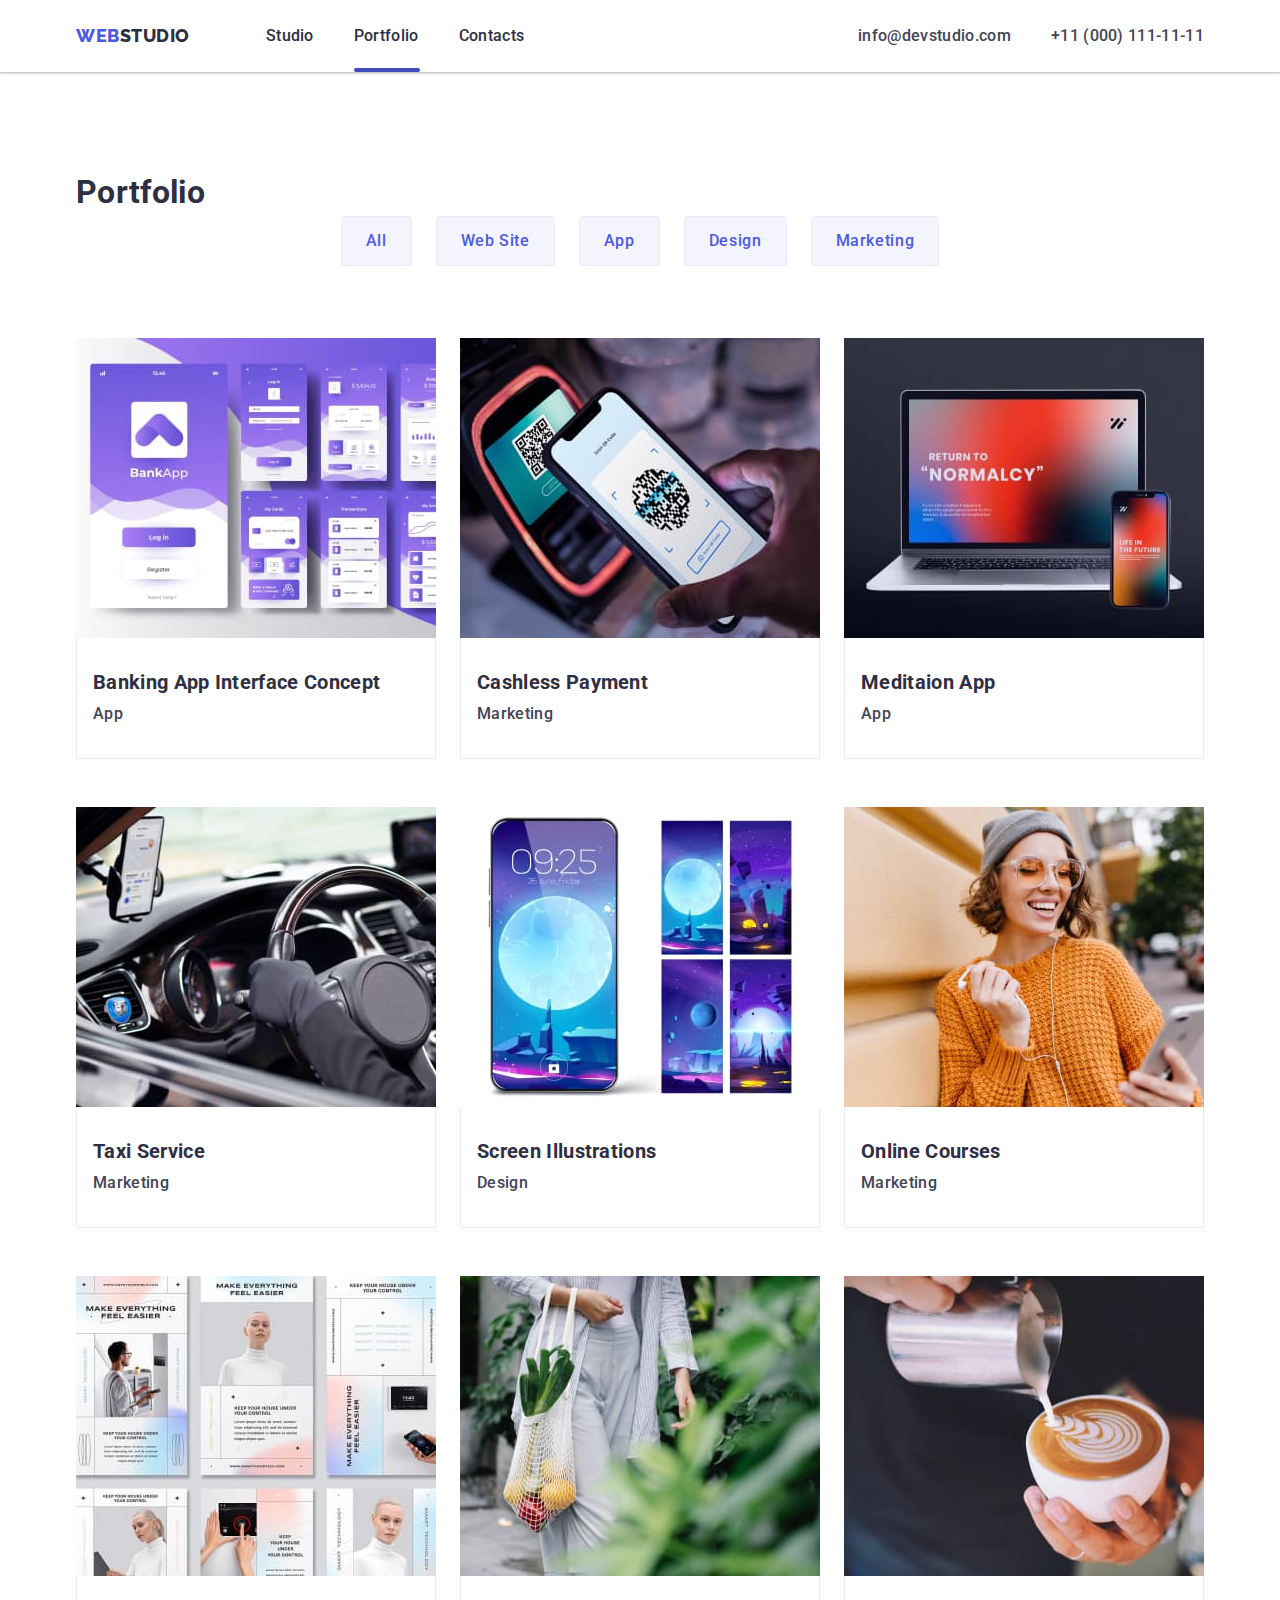
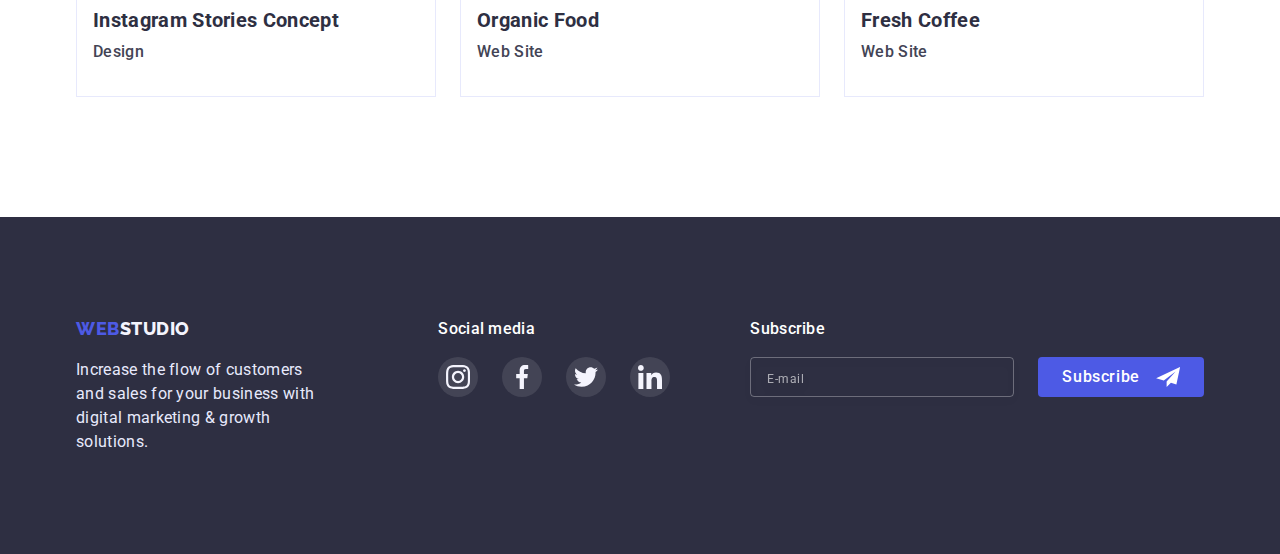
==== portfolio.html @ 949549af "Initial commit" ====
<!DOCTYPE html>
<html lang="en">
  <head>
    <meta charset="UTF-8" />
    <meta http-equiv="X-UA-Compatible" content="IE=edge" />
    <meta name="viewport" content="width=device-width, initial-scale=1.0" />
    <title>Portfolio</title>
    <link rel="preconnect" href="https://fonts.googleapis.com" />
    <link rel="preconnect" href="https://fonts.gstatic.com" crossorigin />
    <link
      href="https://fonts.googleapis.com/css2?family=Raleway:wght@800&family=Roboto:wght@400;500;700&display=swap"
      rel="stylesheet"
    />
    <link
      rel="stylesheet"
      href="https://cdn.jsdelivr.net/npm/modern-normalize@1.1.0/modern-normalize.min.css"
    />

    <link rel="stylesheet" href="./css/styles.css" />
  </head>
  <body>
    <!-- =================================== HEADER ===================================-->

    <header class="page-header">
      <div class="container page-header-container">
        <nav class="page-nav">
          <a class="logo-link link logo-link-header" href="index.html"
            >WEB<span class="studio-header">STUDIO</span></a
          >
          <ul class="menu list">
            <li class="menu-item">
              <a class="menu-link link" href="index.html">Studio</a>
            </li>
            <li class="menu-item">
              <a
                class="menu-link link menu-link-portfolio"
                href="portfolio.html"
                >Portfolio</a
              >
            </li>
            <li class="menu-item">
              <a class="menu-link link" href="">Contacts</a>
            </li>
          </ul>
        </nav>
        <address>
          <ul class="contacts list">
            <li class="contact-link-li">
              <a class="contact-link link" href="mailto:info@devstudio.com"
                >info@devstudio.com</a
              >
            </li>
            <li class="contact-link-li">
              <a class="contact-link link" href="tel:+110001111111"
                >+11 (000) 111-11-11</a
              >
            </li>
          </ul>
        </address>
      </div>
    </header>

    <!--=================================== FILTER ===================================-->

    <main>
      <section class="section filter-section">
        <div class="container">
          <h1 class="hidden-title">Portfolio</h1>
          <ul class="btns-filter list">
            <li>
              <button class="btn-filter button" type="button">All</button>
            </li>
            <li>
              <button class="btn-filter button" type="button">Web Site</button>
            </li>
            <li>
              <button class="btn-filter button" type="button">App</button>
            </li>
            <li>
              <button class="btn-filter button" type="button">Design</button>
            </li>
            <li>
              <button class="btn-filter button" type="button">Marketing</button>
            </li>
          </ul>

          <!--=================================== CARDS ===================================-->

          <ul class="list cards-link-works">
            <li class="card-link-example">
              <a href="" class="team-list-link link">
                <div class="team-list-img">
                  <img
                    src="images/p-img1.jpg"
                    alt="Banking App Interface Concept"
                    width="360"
                    height="300"
                  />
                  <p class="overlay">
                    14 Stylish and User-Friendly App Design Concepts · Task
                    Manager App · Calorie Tracker App · Exotic Fruit Ecommerce
                    App · Cloud Storage App 14 Stylish and User-Friendly App
                    Design Concepts · Task Manager App · Calorie Tracker App ·
                    Exotic Fruit Ecommerce App · Cloud Storage App 14 Stylish
                    and User-Friendly App Design Concepts · Task Manager App ·
                    Calorie Tracker App · Exotic Fruit Ecommerce App · Cloud
                    Storage App 14 Stylish and User-Friendly App Design Concepts
                    · Task Manager App · Calorie Tracker App · Exotic Fruit
                    Ecommerce App · Cloud Storage App
                  </p>
                </div>
                <div class="text-card-exapmle">
                  <h2 class="suptitle">Banking App Interface Concept</h2>
                  <p class="section-description-theme-light">App</p>
                </div>
              </a>
            </li>

            <li class="card-link-example">
              <a href="" class="team-list-link link">
                <div class="team-list-img">
                  <img
                    src="images/p-img2.jpg"
                    alt="Cashless Payment"
                    width="360"
                    height="300"
                  />
                  <p class="overlay">
                    14 Stylish and User-Friendly App Design Concepts · Task
                    Manager App · Calorie Tracker App · Exotic Fruit Ecommerce
                    App · Cloud Storage App
                  </p>
                </div>
                <div class="text-card-exapmle">
                  <h2 class="suptitle">Cashless Payment</h2>
                  <p class="section-description-theme-light">Marketing</p>
                </div>
              </a>
            </li>
            <li class="card-link-example">
              <a href="" class="team-list-link link">
                <div class="team-list-img">
                  <img
                    src="images/p-img3.jpg"
                    alt="Meditaion App"
                    width="360"
                    height="300"
                  />
                  <p class="overlay">
                    14 Stylish and User-Friendly App Design Concepts · Task
                    Manager App · Calorie Tracker App · Exotic Fruit Ecommerce
                    App · Cloud Storage App
                  </p>
                </div>
                <div class="text-card-exapmle">
                  <h2 class="suptitle">Meditaion App</h2>
                  <p class="section-description-theme-light">App</p>
                </div>
              </a>
            </li>

            <li class="card-link-example">
              <a href="" class="team-list-link link">
                <div class="team-list-img">
                  <img
                    src="images/p-img4.jpg"
                    alt="Taxi Service"
                    width="360"
                    height="300"
                  />
                  <p class="overlay">
                    14 Stylish and User-Friendly App Design Concepts · Task
                    Manager App · Calorie Tracker App · Exotic Fruit Ecommerce
                    App · Cloud Storage App
                  </p>
                </div>
                <div class="text-card-exapmle">
                  <h2 class="suptitle">Taxi Service</h2>
                  <p class="section-description-theme-light">Marketing</p>
                </div>
              </a>
            </li>

            <li class="card-link-example">
              <a href="" class="team-list-link link">
                <div class="team-list-img">
                  <img
                    src="images/p-img5.jpg"
                    alt="Screen Illustrations"
                    width="360"
                    height="300"
                  />
                  <p class="overlay">
                    14 Stylish and User-Friendly App Design Concepts · Task
                    Manager App · Calorie Tracker App · Exotic Fruit Ecommerce
                    App · Cloud Storage App
                  </p>
                </div>
                <div class="text-card-exapmle">
                  <h2 class="suptitle">Screen Illustrations</h2>
                  <p class="section-description-theme-light">Design</p>
                </div>
              </a>
            </li>

            <li class="card-link-example">
              <a href="" class="team-list-link link">
                <div class="team-list-img">
                  <img
                    src="images/p-img6.jpg"
                    alt="Online Courses"
                    width="360"
                    height="300"
                  />
                  <p class="overlay">
                    14 Stylish and User-Friendly App Design Concepts · Task
                    Manager App · Calorie Tracker App · Exotic Fruit Ecommerce
                    App · Cloud Storage App
                  </p>
                </div>
                <div class="text-card-exapmle">
                  <h2 class="suptitle">Online Courses</h2>
                  <p class="section-description-theme-light">Marketing</p>
                </div>
              </a>
            </li>

            <li class="card-link-example">
              <a href="" class="team-list-link link">
                <div class="team-list-img">
                  <img
                    src="images/p-img7.jpg"
                    alt="Instagram Stories Concept"
                    width="360"
                    height="300"
                  />
                  <p class="overlay">
                    14 Stylish and User-Friendly App Design Concepts · Task
                    Manager App · Calorie Tracker App · Exotic Fruit Ecommerce
                    App · Cloud Storage App
                  </p>
                </div>
                <div class="text-card-exapmle">
                  <h2 class="suptitle">Instagram Stories Concept</h2>
                  <p class="section-description-theme-light">Design</p>
                </div>
              </a>
            </li>

            <li class="card-link-example">
              <a href="" class="team-list-link link">
                <div class="team-list-img">
                  <img
                    src="images/p-img8.jpg"
                    alt="Organic Food"
                    width="360"
                    height="300"
                  />
                  <p class="overlay">
                    14 Stylish and User-Friendly App Design Concepts · Task
                    Manager App · Calorie Tracker App · Exotic Fruit Ecommerce
                    App · Cloud Storage App
                  </p>
                </div>
                <div class="text-card-exapmle">
                  <h2 class="suptitle">Organic Food</h2>
                  <p class="section-description-theme-light">Web Site</p>
                </div>
              </a>
            </li>

            <li class="card-link-example">
              <a href="" class="team-list-link link">
                <div class="team-list-img">
                  <img
                    src="images/p-img9.jpg"
                    alt="Fresh Coffee"
                    width="360"
                    height="300"
                  />
                  <p class="overlay">
                    14 Stylish and User-Friendly App Design Concepts · Task
                    Manager App · Calorie Tracker App · Exotic Fruit Ecommerce
                    App · Cloud Storage App
                  </p>
                </div>
                <div class="text-card-exapmle">
                  <h2 class="suptitle">Fresh Coffee</h2>
                  <p class="section-description-theme-light">Web Site</p>
                </div>
              </a>
            </li>
          </ul>
        </div>
      </section>
    </main>

    <!--=================================== FOOTER ===================================-->

    <footer class="footer">
      <div class="container footer-container">
        <div>
          <a class="logo-link link" href="index.html"
            >WEB<span class="studio studio-footer">STUDIO</span></a
          >
          <p class="section-description-theme-dark">
            Increase the flow of customers and sales for your business with
            digital marketing & growth solutions.
          </p>
        </div>
        <div class="footer-social-media">
          <p class="title-social-media">Social media</p>
          <ul class="social-list list">
            <li class="social-list-item">
              <a href="" class="social-list-link social-list-link-footer"
                ><svg class="social-list-icon social-list-icon-footer">
                  <use href="./images/icons.svg#icon-instagram"></use>
                </svg>
              </a>
            </li>
            <li class="social-list list">
              <a href="" class="social-list-link social-list-link-footer"
                ><svg class="social-list-icon social-list-icon-footer">
                  <use href="./images/icons.svg#icon-facebook"></use>
                </svg>
              </a>
            </li>
            <li class="social-list list">
              <a href="" class="social-list-link social-list-link-footer"
                ><svg class="social-list-icon social-list-icon-footer">
                  <use href="./images/icons.svg#icon-twitter"></use>
                </svg>
              </a>
            </li>
            <li class="social-list list">
              <a href="" class="social-list-link social-list-link-footer"
                ><svg class="social-list-icon social-list-icon-footer">
                  <use href="./images/icons.svg#icon-linkedin"></use>
                </svg>
              </a>
            </li>
          </ul>
        </div>

        <div class="footer-subscribe">
          <p class="title-social-media">Subscribe</p>
          <div class="subscribe-form">
            <label class="subscribe-form-field">
              <input
                type="email"
                name="user_subscribe-form"
                class="subscribe-form-input"
                placeholder="E-mail"
                required
              />
            </label>
            <span class="send-wrapper">
              <button type="submit" class="subscribe-button button">
                Subscribe
                <svg class="icon-send" width="24px" height="20px">
                  <use href="./images/icons.svg#icon-send"></use>
                </svg>
              </button>
            </span>
          </div>
        </div>
      </div>
    </footer>
  </body>
</html>
---- css/styles.css ----
:root {
  --accent-color: #2e2f42;
  --btn-background-color: #4d5ae5;
  --focus-hover-color: #404bbf;
  --main-white: #ffffff;
  --background-light-color: #f4f4fd;

  /* fonts */
  --logo-font: Raleway, sans-serif;
  --text-font: Roboto, sans-serif;

  /* transition */
  --duration: 250ms;
  --timing-function: cubic-bezier(0.4, 0, 0.2, 1);
}

h1,
h2,
h3,
h4,
p {
  margin-top: 0;
  margin-bottom: 0;
}
ul,
ol {
  margin-top: 0;
  margin-bottom: 0;
  padding-left: 0;
}
img {
  display: block;
}
.list {
  list-style: none;
}
.link {
  text-decoration: none;
  color: var(--accent-color);
}

.button {
  border: none;
  font-family: var(--text-font);
  font-size: 16px;
  line-height: 1.5;
  letter-spacing: 0.04em;
  border-radius: 4px;
  font-weight: 500;
  cursor: pointer;
  margin-left: auto;
  margin-right: auto;
}
body {
  font-family: var(--text-font);
  font-size: 16px;
  font-weight: 500;
  line-height: 1.5;
  letter-spacing: 0.02em;
  color: var(--accent-color);
}
.container {
  width: 1158px;
  margin-left: auto;
  margin-right: auto;
  padding: 0 15px;
}
.visualy-hidden {
  position: absolute;
  width: 1px;
  height: 1px;
  margin: -1px;
  border: 0;
  padding: 0;
  white-space: nowrap;
  clip-path: inset(100%);
  clip: rect(0 0 0 0);
  overflow: hidden;
}
.section {
  padding: 120px 0;
}

/* =================================== COMPONENTS ===================================*/

.section-description-theme-light {
  color: #434455;
}
.section-title {
  font-weight: 700;
  font-size: 36px;
  line-height: 1.11;
  text-align: center;
  text-transform: capitalize;
  margin-bottom: 72px;
}
.suptitle {
  font-size: 20px;
  line-height: 1.2;
  margin-bottom: 8px;
}

/* =================================== /COMPONENTS ===================================*/

/* =================================== LOGO ===================================*/
.logo-link {
  font-family: var(--logo-font);
  font-weight: 800;
  font-size: 18px;
  line-height: 1.33;
  letter-spacing: 0.03em;
  text-transform: uppercase;
  color: #4d5ae5;
}
.logo-link-header {
  margin-right: 76px;
}

.studio-header {
  color: var(--accent-color);
}

.studio-footer {
  color: var(--background-light-color);
}
/* =================================== /LOGO ===================================*/

/* =================================== HEADER ===================================*/
header {
  box-shadow: 0px 2px 1px rgba(46, 47, 66, 0.08),
    0px 1px 1px rgba(46, 47, 66, 0.16), 0px 1px 6px rgba(46, 47, 66, 0.08);
}
.page-header-container {
  position: relative;

  display: flex;
  align-items: center;
  /* padding-top: 24px;
  padding-bottom: 24px; */
}
.page-nav {
  display: flex;
  align-items: center;
}
.menu {
  display: flex;
  align-items: center;
  column-gap: 40px;
}

address {
  margin-left: auto;
}
.contacts {
  display: flex;
  align-items: center;
  column-gap: 40px;
}
.contact-link {
  font-style: normal;
  color: #434455;
  transition: color var(--duration) var(--timing-function);
}
.contact-link:hover,
.contact-link:focus {
  color: var(--focus-hover-color);
}
.menu-link {
  transition: color var(--duration) var(--timing-function);
}
.menu-link:hover,
.menu-link:focus {
  color: var(--focus-hover-color);
}
.menu-item {
  position: relative;
  padding-top: 24px;
  padding-bottom: 24px;
}

.menu-link-index:after {
  position: absolute;
  bottom: 0px;

  width: 100%;
  height: 4px;
  background-color: var(--focus-hover-color);
  border-radius: 2px;
  display: block;
  content: "";
}
.menu-link-portfolio:after {
  position: absolute;
  bottom: 0px;

  width: 66px;
  height: 4px;
  background-color: var(--focus-hover-color);
  border-radius: 2px;
  margin-top: 24px;
  display: block;
  content: "";
}

/* =================================== /HEADER ===================================*/

/* =============================== HERO =================================== */

.hero {
  background-color: var(--accent-color);
  background-image: linear-gradient(
      rgba(46, 47, 66, 0.7),
      rgba(46, 47, 66, 0.7)
    ),
    url(../images/hero-bg.jpg);
  background-size: cover;
  max-width: 1440px;
  margin-left: auto;
  margin-right: auto;
  /* В секції hero стоїть класс container, але hero не наслідує чомусь margin-и */

  padding: 188px 0;
}
.main-title {
  font-weight: 700;
  font-size: 56px;
  line-height: 1.07;
  text-align: center;
  color: var(--main-white);

  margin-bottom: 48px;
}
.btn-order {
  background: var(--btn-background-color);
  padding: 16px 32px;

  display: flex;
  align-items: center;
  color: var(--main-white);

  transition: background-color var(--duration) var(--timing-function);
}
.btn-order:hover {
  background-color: var(--focus-hover-color);
}

/* =================================== /HERO =================================== */

/* =================================== FEATURES ===================================  */
.features-section {
  background-color: var(--main-white);
}

.features {
  display: flex;
  align-items: center;
  gap: 24px;
}

.about-feauters {
  background-color: var(--background-light-color);
  border-radius: 4px;
  height: 112px;
  width: 264px;

  background-repeat: no-repeat;
  background-position: center;
  padding: 24px;
  margin-bottom: 8px;
}
/* .icon-antenna {
  display: block;
  content: "";
  background-image: url(../images/group.svg);
}
.icon-clock {
  display: block;
  content: "";
  background-image: url(../images/clock.svg);
}
.icon-diagram {
  display: block;
  content: "";
  background-image: url(../images/diagram.svg);
}
.icon-astronaut {
  display: block;
  content: "";
  background-image: url(../images/astronaut.svg);
} */

/* .icon-antenna::before {
  display: block;
  content: "";
  background-image: url(../images/group.svg);
}
.icon-clock::before {
  display: block;
  content: "";
  background-image: url(../images/clock.svg);
}
.icon-diagram::before {
  display: block;
  content: "";
  background-image: url(../images/diagram.svg);
}
.icon-astronaut::before {
  display: block;
  content: "";
  background-image: url(../images/astronaut.svg);
} */
/* =================================== /FEATURES ===================================  */

/* =================================== WE DOING ===================================*/
.doing-section {
  background-color: var(--main-white);
  padding-top: 0;
}
.img-sites {
  display: flex;
  align-items: center;
  gap: 24px;
}
/* =================================== /WE DOING ===================================*/

/* =================================== TEAM ===================================*/
.team-section {
  background: var(--background-light-color);
}
.team-cards {
  display: flex;
  justify-content: center;
  flex-wrap: wrap;
  column-gap: 24px;
  row-gap: 24px;
  /* row-gap вказаний на майбутнє, для випадку якщо додаватимуться ще елементи до списку */
}
.team-card {
  border-radius: 0px 0px 4px 4px;
  box-shadow: 0px 1px 6px rgba(46, 47, 66, 0.08),
    0px 1px 1px rgba(46, 47, 66, 0.16), 0px 2px 1px rgba(46, 47, 66, 0.08);
}

.text-before-team-card {
  background-color: var(--main-white);
  padding: 32px 16px;
  border-radius: 0px 0px 4px 4px;
}
.team-name {
  text-align: center;
}
.text-team {
  text-align: center;
  margin-bottom: 8px;
}
/* ====================================== SVG-SOCIAL-MEDIA ===============================*/
.social-list {
  display: flex;
  justify-content: center;
  gap: 24px;
}
.social-list-link {
  display: flex;
  justify-content: center;
  align-items: center;
  width: 40px;
  height: 40px;
  border-radius: 50%;
  background-color: var(--btn-background-color);

  transition: background-color var(--duration) var(--timing-function);
}
.social-list-link:hover,
.social-list-link:focus {
  background-color: var(--focus-hover-color);
}
.social-list-icon {
  height: 16px;
  width: 16px;
}

/* =================================== /TEAM ===================================*/

/* ================================== CUSTOMERS =========================*/

.customer {
  display: flex;
  text-align: center;
  padding: 0px;
  margin-top: 72px;
  gap: 24px;
}
.bisnes-partner {
  display: flex;
  align-items: center;
  justify-content: center;
  width: 168px;
  height: 88px;

  border: 1px solid #8e8f99;
  border-radius: 4px;

  transition: border var(--duration) var(--timing-function);
}
.bisnes-partner:hover,
.bisnes-partner:focus {
  border: 1px solid var(--focus-hover-color);
}
.brend {
  width: 104px;
  height: 56px;
  fill: #8e8f99;

  transition: fill var(--duration) var(--timing-function);
}
.bisnes-partner:hover .brend,
.bisnes-partner:focus .brend {
  fill: var(--focus-hover-color);
}

/* ================================== /CUSTOMERS =========================*/

/* =================================== FOOTER =================================== */

.footer-container {
  padding-top: 100px;
  padding-bottom: 100px;
  display: flex;
}
.footer {
  background-color: var(--accent-color);
}
.section-description-theme-dark {
  font-weight: 400;
  color: #e7e9fc;
  margin-top: 16px;
  min-width: ;
}

.footer-social-media {
  margin-left: 120px;
}
.title-social-media {
  color: var(--main-white);
  margin-bottom: 16px;
}

.social-list-link-footer {
  background-color: rgba(255, 255, 255, 0.1);
  transition: background-color var(--duration) var(--timing-function);
}
.social-list-icon-footer {
  width: 24px;
  height: 24px;
}
.social-list-link-footer:hover,
.social-list-link-footer:focus {
  background-color: #31d0aa;
}

.footer-subscribe {
  margin-left: 80px;
}
.subscribe-form-field {
}
.subscribe-form-input {
  width: 264px;
  height: 40px;
  padding-left: 16px;

  border: 1px solid rgba(255, 255, 255, 0.3);
  filter: drop-shadow(0px 4px 4px rgba(0, 0, 0, 0.15));
  border-radius: 4px;
  background-color: transparent;
}
.subscribe-form {
  display: flex;
}
.subscribe-form-input::placeholder {
  font-weight: 400;
  font-size: 12px;
  line-height: 2;
  letter-spacing: 0.04em;

  color: rgba(255, 255, 255, 0.6);
}
.subscribe-button {
  padding: 8px 64px 8px 24px;
  margin-left: 24px;

  font-weight: 500;
  font-size: 16px;
  line-height: 24px;

  align-items: center;
  text-align: center;
  letter-spacing: 0.04em;
  color: var(--main-white);

  background: var(--btn-background-color);
  border-radius: 4px;
}
.subscribe-button:hover,
.subscribe-button:focus {
  background: var(--focus-hover-color);
}
.icon-send {
  position: absolute;
  top: 50%;
  right: 24px;
  transform: translateY(-50%);
}

.send-wrapper {
  position: relative;
}
/* =================================== /FOOTER ===================================*/

/* =================================== MODAL-WINDOW ===================================*/
.backdrop {
  position: fixed;
  z-index: 100;
  top: 0%;
  left: 0%;
  width: 100%;
  height: 100%;
  background-color: rgba(46, 47, 66, 0.4);

  transform: scale(1);
  transition: opacity var(--duration) var(--timing-function),
    visibility var(--duration) var(--timing-function),
    transform var(--duration) var(--timing-function);
}

.backdrop.is-hidden {
  transform: scale(0);
  opacity: 0;
  visibility: hidden;
  pointer-events: none;
}
.modal {
  position: absolute;
  top: 50%;
  left: 50%;
  transform: translate(-50%, -50%);
  width: 408px;

  padding: 72px 24px 24px 24px;

  background: #fcfcfc;
  box-shadow: 0px 1px 1px rgba(0, 0, 0, 0.14), 0px 1px 3px rgba(0, 0, 0, 0.12),
    0px 2px 1px rgba(0, 0, 0, 0.2);
  border-radius: 4px;
}
.modal-close-btn {
  position: absolute;
  top: 24px;
  right: 24px;

  display: flex;
  justify-content: center;
  align-items: center;

  width: 24px;
  height: 24px;
  background: #e7e9fc;
  border: 1px solid rgba(0, 0, 0, 0.1);
  border-radius: 50%;
  padding: 0;

  cursor: pointer;

  transition: background-color var(--duration) var(--timing-function),
    fill var(--duration) var(--timing-function);
}
.modal-close-btn:hover,
.modal-close-btn:focus {
  background-color: var(--focus-hover-color);
}
.modal-close-btn:hover .modal-close-btn-icon,
.modal-close-btn:focus .modal-close-btn-icon {
  fill: var(--main-white);
}
/* =================================== MODAL-FORM ===================================*/
.modal-call {
  text-align: center;
  margin-bottom: 14px;
}
.modal-form {
  flex-direction: column;
}
.modal-form-input-wrapper {
  position: relative;
}
.modal-form-icon {
  position: absolute;
  top: 50%;
  left: 19px;
  transform: translateY(-50%);
  transition: fill var(--duration) var(--timing-function);
}
.modal-form-field {
  display: block;
  margin-bottom: 8px;
}
.modal-form-input-desc {
  display: block;
  font-weight: 400;
  font-size: 12px;
  line-height: 1.33;
  letter-spacing: 0.04em;
  color: #8e8f99;

  padding-bottom: 4px;
}
.modal-form-input {
  width: 100%;
  height: 40px;
  padding-left: 38px;

  border: 1px solid rgba(33, 33, 33, 0.2);
  border-radius: 4px;
  fill: var(--accent-color);

  transition: border var(--duration) var(--timing-function);
}
.modal-form-input:focus {
  outline: none;
  border: 1px solid var(--btn-background-color);
  border-radius: 4px;
}
.modal-form-input:focus + .modal-form-icon {
  fill: var(--btn-background-color);
}

.modal-form-field-massage {
  margin-bottom: 16px;
}
.modal-form-massage {
  width: 100%;
  height: 120px;
  padding-top: 4px;
  padding-left: 16px;

  border: 1px solid rgba(33, 33, 33, 0.2);
  border-radius: 4px;

  transition: border var(--duration) var(--timing-function);
}
.modal-form-massage::placeholder {
  font-weight: 400;
  font-size: 12px;
  line-height: 1.33;
  letter-spacing: 0.04em;
  color: rgba(117, 117, 117, 0.5);
}

.modal-form-massage:focus {
  outline: none;
  border: 1px solid var(--btn-background-color);
  border-radius: 4px;
}
.modal-form-check {
}
.modal-form-check-desc {
  display: flex;
  align-items: center;
  font-weight: 400;
  font-size: 12px;
  line-height: 1.33;
  letter-spacing: 0.04em;
  color: #757575;

  margin-bottom: 24px;

  /* transition: background-color var(--duration) var(--timing-function),
  background-image var(--duration) var(--timing-function); */
}
.modal-form-check-desc::before {
  display: block;
  margin-right: 8px;
  width: 16px;
  height: 16px;
  border: 1.25px solid var(--accent-color);
  border-radius: 2px;
  cursor: pointer;
  content: "";
}
.modal-form-check:checked + .modal-form-check-desc::before {
  background-color: var(--focus-hover-color);
  border: 1.25px solid var(--focus-hover-color);
  background-image: url(../images/check.svg);
  background-size: contain;
  background-origin: border-box;
}

.modal-form-submit {
  padding: 16px 64px;
  display: flex;
  align-items: center;
  text-align: center;
  color: var(--main-white);

  background: var(--btn-background-color);
  box-shadow: 0px 4px 4px rgba(0, 0, 0, 0.15);
  border-radius: 4px;
}
.modal-form-submit:hover,
.modal-form-submit:focus {
  background: var(--focus-hover-color);
}

/* =================================== /MODAL-WINDOW ===================================*/

/* =================================== PORTFOLIO===================================*/
/* =================================== FILTER ===================================*/
.filter-section {
  padding-top: 96px;
}
.btns-filter {
  display: flex;
  align-items: center;
  flex-wrap: wrap;
  justify-content: center;
  column-gap: 24px;

  margin-bottom: 72px;
}
.btn-filter {
  padding: 12px 24px;
  background: var(--background-light-color);
  border: 1px solid #e7e9fc;
  display: flex;
  align-items: center;
  text-align: center;
  color: var(--btn-background-color);

  transition: background-color var(--duration) var(--timing-function),
    color var(--duration) var(--timing-function),
    border var(--duration) var(--timing-function),
    box-shadow var(--duration) var(--timing-function);
}
.btn-filter:hover,
.btn-filter:focus {
  background-color: var(--focus-hover-color);
  color: var(--main-white);
  border: 1px solid var(--focus-hover-color);
  box-shadow: 0px 3px 1px rgba(0, 0, 0, 0.1), 0px 2px 1px rgba(0, 0, 0, 0.08),
    0px 2px 2px rgba(0, 0, 0, 0.12);
}
/* =================================== /FILTER ===================================*/
/* =================================== CARDS ===================================*/

.cards-link-works {
  display: flex;
  align-items: center;
  flex-wrap: wrap;
  row-gap: 48px;
  column-gap: 24px;
}

.text-card-exapmle {
  background-color: var(--main-white);
  border: 1px solid #e7e9fc;
  border-top: none;
  padding: 32px 16px;
}
.card-link-example {
  transition: box-shadow var(--duration) var(--timing-function);
}
.card-link-example:hover,
.card-link-example:focus {
  box-shadow: 0px 1px 6px rgba(46, 47, 66, 0.08),
    0px 1px 1px rgba(46, 47, 66, 0.16), 0px 2px 1px rgba(46, 47, 66, 0.08);
}
.card-link-example:hover .overlay,
.team-list-link:focus .overlay {
  transform: translate(0, 0);
}

.team-list-img {
  position: relative;
  overflow: hidden;
}
.overlay {
  position: absolute;
  left: 0;
  top: 0;
  width: 100%;
  height: 100%;
  overflow-y: auto;
  transform: translate(0, 100%);
  transition: transform var(--duration) var(--timing-function);

  font-weight: 400;
  color: var(--background-light-color);

  background-color: var(--btn-background-color);
  padding: 40px 32px;
}

/* =================================== /CARDS ===================================*/
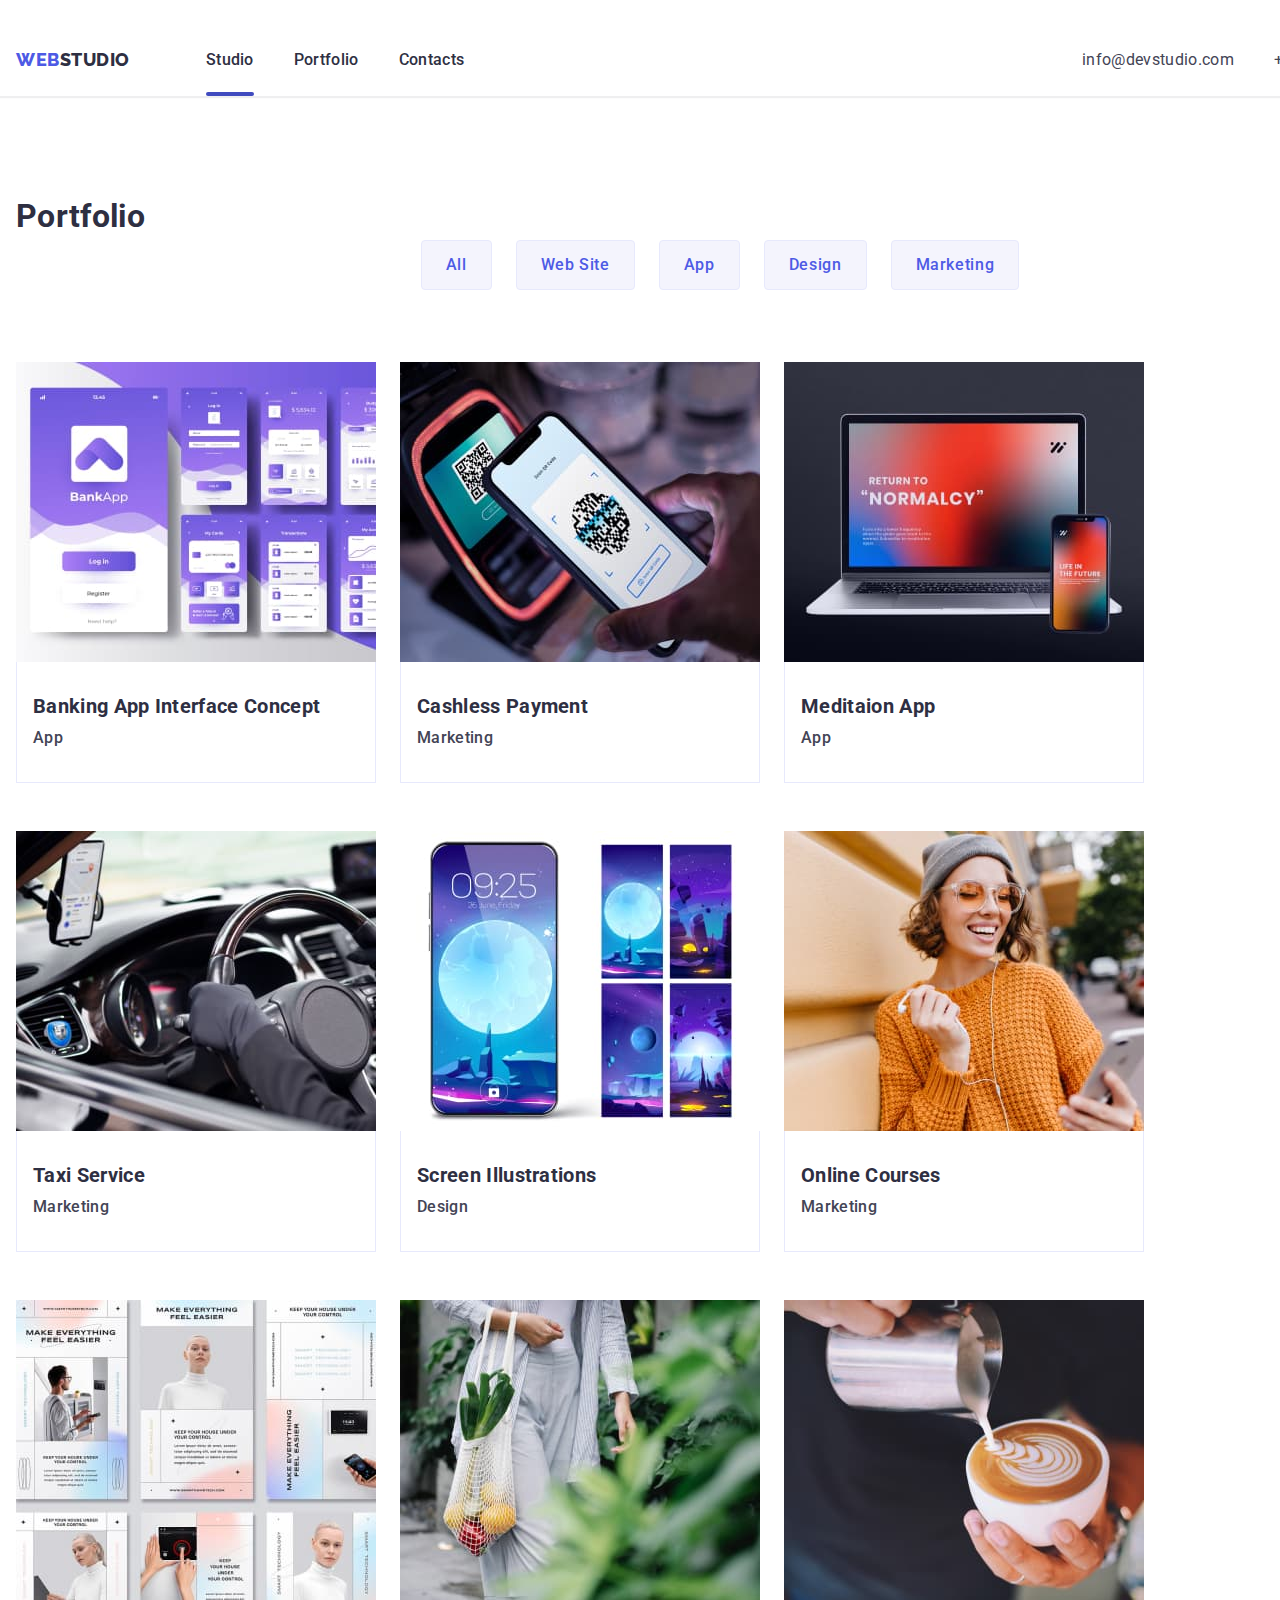
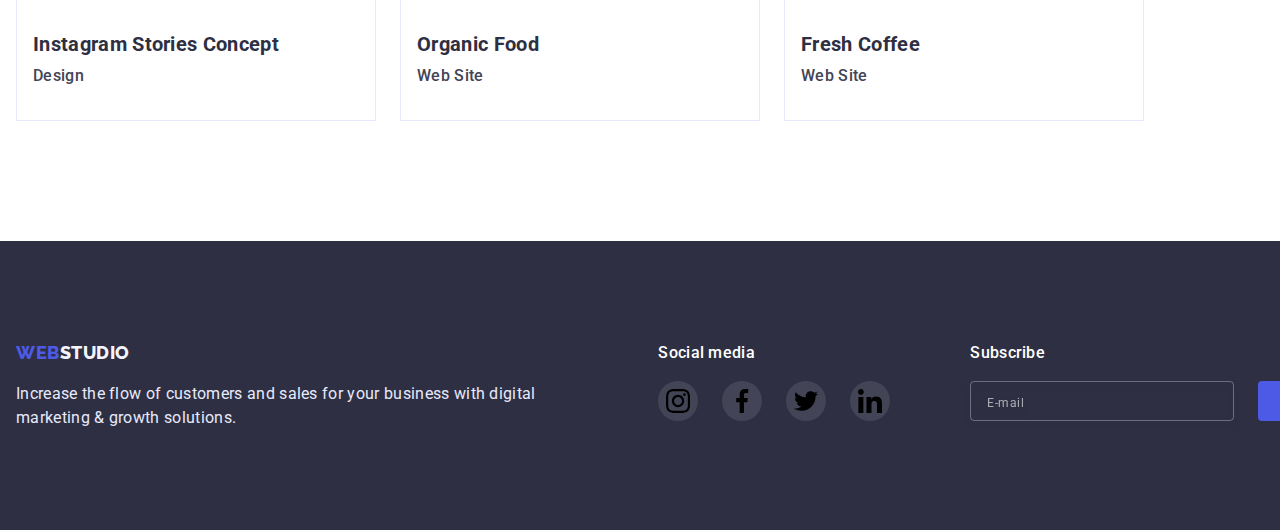
==== commit 728ac8f4: "18:31" ====
--- a/portfolio.html
+++ b/portfolio.html
@@ -29,20 +29,37 @@
           >
           <ul class="menu list">
             <li class="menu-item">
-              <a class="menu-link link" href="index.html">Studio</a>
+              <a class="menu-link menu-link-index link" href="index.html"
+                >Studio</a
+              >
             </li>
             <li class="menu-item">
-              <a
-                class="menu-link link menu-link-portfolio"
-                href="portfolio.html"
-                >Portfolio</a
-              >
+              <a class="menu-link link" href="portfolio.html">Portfolio</a>
             </li>
             <li class="menu-item">
               <a class="menu-link link" href="">Contacts</a>
             </li>
           </ul>
         </nav>
+        <button
+          class="mobile-menu-open button js-open-menu"
+          aria-expanded="false"
+          aria-controls="mobile-menu"
+        >
+          <svg
+            width="32"
+            height="32"
+            fill="#2E2F42"
+            viewBox="0 0 20 20"
+            xmlns="http://www.w3.org/2000/svg"
+          >
+            <path
+              fill-rule="evenodd"
+              d="M3 5a1 1 0 011-1h12a1 1 0 110 2H4a1 1 0 01-1-1zM3 10a1 1 0 011-1h12a1 1 0 110 2H4a1 1 0 01-1-1zM3 15a1 1 0 011-1h12a1 1 0 110 2H4a1 1 0 01-1-1z"
+              clip-rule="evenodd"
+            ></path>
+          </svg>
+        </button>
         <address>
           <ul class="contacts list">
             <li class="contact-link-li">
@@ -57,6 +74,71 @@
             </li>
           </ul>
         </address>
+      </div>
+
+      <div class="mobile-menu js-menu-container" id="mobile-menu">
+        <button type="button" class="mobile-menu-close-btn js-close-menu">
+          <svg class="mobile-menu-close-icon" width="8px" height="8px">
+            <use href="./images/icons.svg#icon-close-btn"></use>
+          </svg>
+        </button>
+        <div class="container-mobile-menu">
+          <ul class="mobile-menu-pages list">
+            <li class="mobile-menu-item">
+              <a class="mobile-menu-link link" href="index.html">Studio</a>
+            </li>
+            <li class="mobile-menu-item">
+              <a class="mobile-menu-link link" href="portfolio.html"
+                >Portfolio</a
+              >
+            </li>
+            <li class="mobile-menu-item">
+              <a class="mobile-menu-link link" href="">Contacts</a>
+            </li>
+          </ul>
+          <ul class="mobile-contact-link list">
+            <li>
+              <a class="mobile-tel link" href="tel:+110001111111"
+                >+11 (000) 111-11-11</a
+              >
+            </li>
+            <li>
+              <a class="mobile-mail link" href="mailto:info@devstudio.com"
+                >info@devstudio.com</a
+              >
+            </li>
+          </ul>
+          <ul class="mobile-social-list list">
+            <li>
+              <a class="mobile-mail-social-list link">
+                <svg class="mobile-mail-social-list-icon">
+                  <use href="./images/icons.svg#icon-instagram"></use>
+                </svg>
+              </a>
+            </li>
+            <li>
+              <a class="mobile-mail-social-list link">
+                <svg class="mobile-mail-social-list-icon">
+                  <use href="./images/icons.svg#icon-twitter"></use>
+                </svg>
+              </a>
+            </li>
+            <li>
+              <a class="mobile-mail-social-list link">
+                <svg class="mobile-mail-social-list-icon">
+                  <use href="./images/icons.svg#icon-facebook"></use>
+                </svg>
+              </a>
+            </li>
+            <li>
+              <a class="mobile-mail-social-list link">
+                <svg class="mobile-mail-social-list-icon">
+                  <use href="./images/icons.svg#icon-linkedin"></use>
+                </svg>
+              </a>
+            </li>
+          </ul>
+        </div>
       </div>
     </header>
 
--- a/css/styles.css
+++ b/css/styles.css
@@ -4,6 +4,7 @@
   --focus-hover-color: #404bbf;
   --main-white: #ffffff;
   --background-light-color: #f4f4fd;
+  --gray-components: #434455;
 
   /* fonts */
   --logo-font: Raleway, sans-serif;
@@ -60,11 +61,29 @@
   color: var(--accent-color);
 }
 .container {
-  width: 1158px;
-  margin-left: auto;
-  margin-right: auto;
-  padding: 0 15px;
-}
+  padding: 0 16px;
+}
+
+@media screen and (min-width: 0px) {
+  .container {
+    width: 428px;
+    margin-left: auto;
+    margin-right: auto;
+  }
+}
+
+@media screen and (min-width: 768px) {
+  .container {
+    width: 768px;
+  }
+}
+
+@media screen and (min-width: 1200px) {
+  .container {
+    width: 1440px;
+  }
+}
+
 .visualy-hidden {
   position: absolute;
   width: 1px;
@@ -84,7 +103,7 @@
 /* =================================== COMPONENTS ===================================*/
 
 .section-description-theme-light {
-  color: #434455;
+  color: var(--gray-components);
 }
 .section-title {
   font-weight: 700;
@@ -126,122 +145,280 @@
 /* =================================== /LOGO ===================================*/
 
 /* =================================== HEADER ===================================*/
-header {
-  box-shadow: 0px 2px 1px rgba(46, 47, 66, 0.08),
-    0px 1px 1px rgba(46, 47, 66, 0.16), 0px 1px 6px rgba(46, 47, 66, 0.08);
-}
 .page-header-container {
-  position: relative;
-
-  display: flex;
-  align-items: center;
-  /* padding-top: 24px;
-  padding-bottom: 24px; */
-}
-.page-nav {
-  display: flex;
-  align-items: center;
-}
-.menu {
-  display: flex;
-  align-items: center;
-  column-gap: 40px;
-}
-
-address {
-  margin-left: auto;
-}
-.contacts {
-  display: flex;
-  align-items: center;
-  column-gap: 40px;
-}
-.contact-link {
-  font-style: normal;
-  color: #434455;
-  transition: color var(--duration) var(--timing-function);
-}
-.contact-link:hover,
-.contact-link:focus {
-  color: var(--focus-hover-color);
-}
-.menu-link {
-  transition: color var(--duration) var(--timing-function);
-}
-.menu-link:hover,
-.menu-link:focus {
-  color: var(--focus-hover-color);
-}
-.menu-item {
-  position: relative;
+  display: flex;
+  align-items: center;
+  justify-content: space-between;
   padding-top: 24px;
   padding-bottom: 24px;
 }
-
-.menu-link-index:after {
-  position: absolute;
-  bottom: 0px;
-
-  width: 100%;
-  height: 4px;
-  background-color: var(--focus-hover-color);
-  border-radius: 2px;
-  display: block;
-  content: "";
-}
-.menu-link-portfolio:after {
-  position: absolute;
-  bottom: 0px;
-
-  width: 66px;
-  height: 4px;
-  background-color: var(--focus-hover-color);
-  border-radius: 2px;
-  margin-top: 24px;
-  display: block;
-  content: "";
-}
-
+.mobile-menu-open {
+  background-color: transparent;
+  padding: 0;
+  margin-left: auto;
+  margin-right: 0;
+}
+header {
+  box-shadow: 0px 2px 1px rgba(46, 47, 66, 0.08);
+}
+@media screen and (min-width: 768px) {
+  .page-header-container {
+    padding-bottom: 0;
+  }
+  .mobile-menu-open {
+    display: none;
+  }
+  .mobile-menu {
+    display: none;
+  }
+  .page-nav {
+    display: flex;
+    align-items: center;
+  }
+  .menu {
+    display: flex;
+    align-items: center;
+    column-gap: 40px;
+  }
+  address {
+    margin-left: auto;
+  }
+  .contact-link {
+    font-style: normal;
+    font-weight: 400;
+    color: var(--gray-components);
+    transition: color var(--duration) var(--timing-function);
+  }
+  .contact-link:hover,
+  .contact-link:focus {
+    color: var(--focus-hover-color);
+  }
+  .menu-item {
+    position: relative;
+    padding-top: 24px;
+    padding-bottom: 24px;
+  }
+  .menu-link-index:after {
+    position: absolute;
+    bottom: 0px;
+
+    width: 100%;
+    height: 4px;
+    background-color: var(--focus-hover-color);
+    border-radius: 2px;
+    display: block;
+    content: "";
+  }
+  .menu-link-portfolio:after {
+    position: absolute;
+    bottom: 0px;
+
+    width: 66px;
+    height: 4px;
+    background-color: var(--focus-hover-color);
+    border-radius: 2px;
+    margin-top: 24px;
+    display: block;
+    content: "";
+  }
+  .menu-link {
+    transition: color var(--duration) var(--timing-function);
+  }
+  .menu-link:hover,
+  .menu-link:focus {
+    color: var(--focus-hover-color);
+  }
+}
+@media screen and (min-width: 1200px) {
+  .page-header-container {
+    position: relative;
+  }
+
+  .contacts {
+    display: flex;
+    align-items: center;
+    column-gap: 40px;
+  }
+}
+/* ===================================MOBILE-MENU ===================================*/
+@media screen and (max-width: 767px) {
+  .menu {
+    display: none;
+  }
+  address {
+    display: none;
+  }
+  .mobile-menu {
+    position: fixed;
+    width: 100%;
+    height: 100%;
+    z-index: 1000;
+    top: 0;
+    left: 0;
+    background-color: var(--main-white);
+
+    opacity: 0;
+    visibility: hidden;
+    pointer-events: none;
+    z-index: 999;
+    transform: translateX(100%);
+    transition: var(--duration) var(--timing-function);
+  }
+  .mobile-menu.is-open {
+    transform: translateX(0);
+    opacity: 1;
+    visibility: visible;
+    pointer-events: auto;
+  }
+  .container-mobile-menu {
+    padding-top: 80px;
+    padding-left: 40px;
+    padding-right: 40px;
+    padding-bottom: 40px;
+  }
+  .mobile-menu-close-btn {
+    position: absolute;
+    top: 40px;
+    right: 40px;
+    width: 24px;
+    height: 24px;
+    background-color: #e7e9fc;
+    border: 1px solid rgba(0, 0, 0, 0.1);
+    border-radius: 50%;
+    padding: 0;
+    line-height: 0;
+  }
+  .mobile-menu-pages {
+    padding-bottom: 24px;
+  }
+  /* ++++++++++++++++++++++++++++++++++++++++++Розібратись з відступом */
+  .mobile-menu-item:not(:last-child) {
+    padding-bottom: 40px;
+  }
+  .mobile-menu-link {
+    font-weight: 700;
+    font-size: 36px;
+    line-height: 1.11;
+    letter-spacing: 0.02em;
+    color: var(--accent-color);
+  }
+  .mobile-menu-link:hover,
+  .mobile-menu-link:focus {
+    color: var(--focus-hover-color);
+  }
+  .mobile-contact-link {
+    padding-left: ;
+  }
+  .mobile-tel {
+    display: inline-block;
+    font-weight: 600;
+    font-size: 36px;
+    line-height: 1.11;
+    color: var(--btn-background-color);
+    padding-bottom: 40px;
+  }
+  .mobile-mail {
+    font-size: 20px;
+    line-height: 1.2;
+    color: #434455;
+  }
+  .mobile-social-list {
+    display: flex;
+    justify-content: space-between;
+    gap: 24px;
+    margin-top: 48px;
+  }
+  .mobile-mail-social-list {
+    display: flex;
+    justify-content: center;
+    align-items: center;
+    background-color: var(--btn-background-color);
+    width: 40px;
+    height: 40px;
+    border-radius: 50%;
+    transition: background-color var(--duration) var(--timing-function);
+  }
+  .mobile-mail-social-list-icon {
+    width: 24px;
+    height: 24px;
+    fill: #f4f4fd;
+  }
+  .mobile-mail-social-list:hover,
+  .mobile-mail-social-list:focus {
+    background-color: var(--focus-hover-color);
+  }
+}
 /* =================================== /HEADER ===================================*/
 
 /* =============================== HERO =================================== */
-
 .hero {
+  background-color: var(--accent-color);
+  max-width: 428px;
+  margin-left: auto;
+  margin-right: auto;
   background-color: var(--accent-color);
   background-image: linear-gradient(
       rgba(46, 47, 66, 0.7),
       rgba(46, 47, 66, 0.7)
     ),
-    url(../images/hero-bg.jpg);
+    url(../images/hero-bg-mbl.jpg);
   background-size: cover;
-  max-width: 1440px;
-  margin-left: auto;
-  margin-right: auto;
-  /* В секції hero стоїть класс container, але hero не наслідує чомусь margin-и */
-
-  padding: 188px 0;
+  padding: 112px 0;
 }
 .main-title {
+  max-width: 318px;
   font-weight: 700;
-  font-size: 56px;
-  line-height: 1.07;
-  text-align: center;
+  font-size: 36px;
+  line-height: 1.11;
   color: var(--main-white);
-
-  margin-bottom: 48px;
+  margin-bottom: 72px;
 }
 .btn-order {
   background: var(--btn-background-color);
   padding: 16px 32px;
-
-  display: flex;
-  align-items: center;
   color: var(--main-white);
+  align-items: center;
+  display: flex;
 
   transition: background-color var(--duration) var(--timing-function);
 }
 .btn-order:hover {
   background-color: var(--focus-hover-color);
+}
+@media screen and (min-width: 768px) {
+  .hero {
+    max-width: 768px;
+    background-image: linear-gradient(
+        rgba(46, 47, 66, 0.7),
+        rgba(46, 47, 66, 0.7)
+      ),
+      url(../images/hero-bg-tbl.jpg);
+    padding-bottom: 108px;
+  }
+  .main-title {
+    max-width: 494px;
+    font-size: 56px;
+    line-height: 1.07;
+    margin-bottom: 40px;
+    display: flex;
+    text-align: center;
+    margin-left: auto;
+    margin-right: auto;
+  }
+}
+@media screen and (min-width: 1200px) {
+  .hero {
+    max-width: 1440px;
+    background-image: linear-gradient(
+        rgba(46, 47, 66, 0.7),
+        rgba(46, 47, 66, 0.7)
+      ),
+      url(../images/hero-bg.jpg);
+    padding: 188px 0;
+  }
+  .main-title {
+    margin-bottom: 48px;
+  }
 }
 
 /* =================================== /HERO =================================== */
@@ -268,47 +445,7 @@
   padding: 24px;
   margin-bottom: 8px;
 }
-/* .icon-antenna {
-  display: block;
-  content: "";
-  background-image: url(../images/group.svg);
-}
-.icon-clock {
-  display: block;
-  content: "";
-  background-image: url(../images/clock.svg);
-}
-.icon-diagram {
-  display: block;
-  content: "";
-  background-image: url(../images/diagram.svg);
-}
-.icon-astronaut {
-  display: block;
-  content: "";
-  background-image: url(../images/astronaut.svg);
-} */
-
-/* .icon-antenna::before {
-  display: block;
-  content: "";
-  background-image: url(../images/group.svg);
-}
-.icon-clock::before {
-  display: block;
-  content: "";
-  background-image: url(../images/clock.svg);
-}
-.icon-diagram::before {
-  display: block;
-  content: "";
-  background-image: url(../images/diagram.svg);
-}
-.icon-astronaut::before {
-  display: block;
-  content: "";
-  background-image: url(../images/astronaut.svg);
-} */
+
 /* =================================== /FEATURES ===================================  */
 
 /* =================================== WE DOING ===================================*/
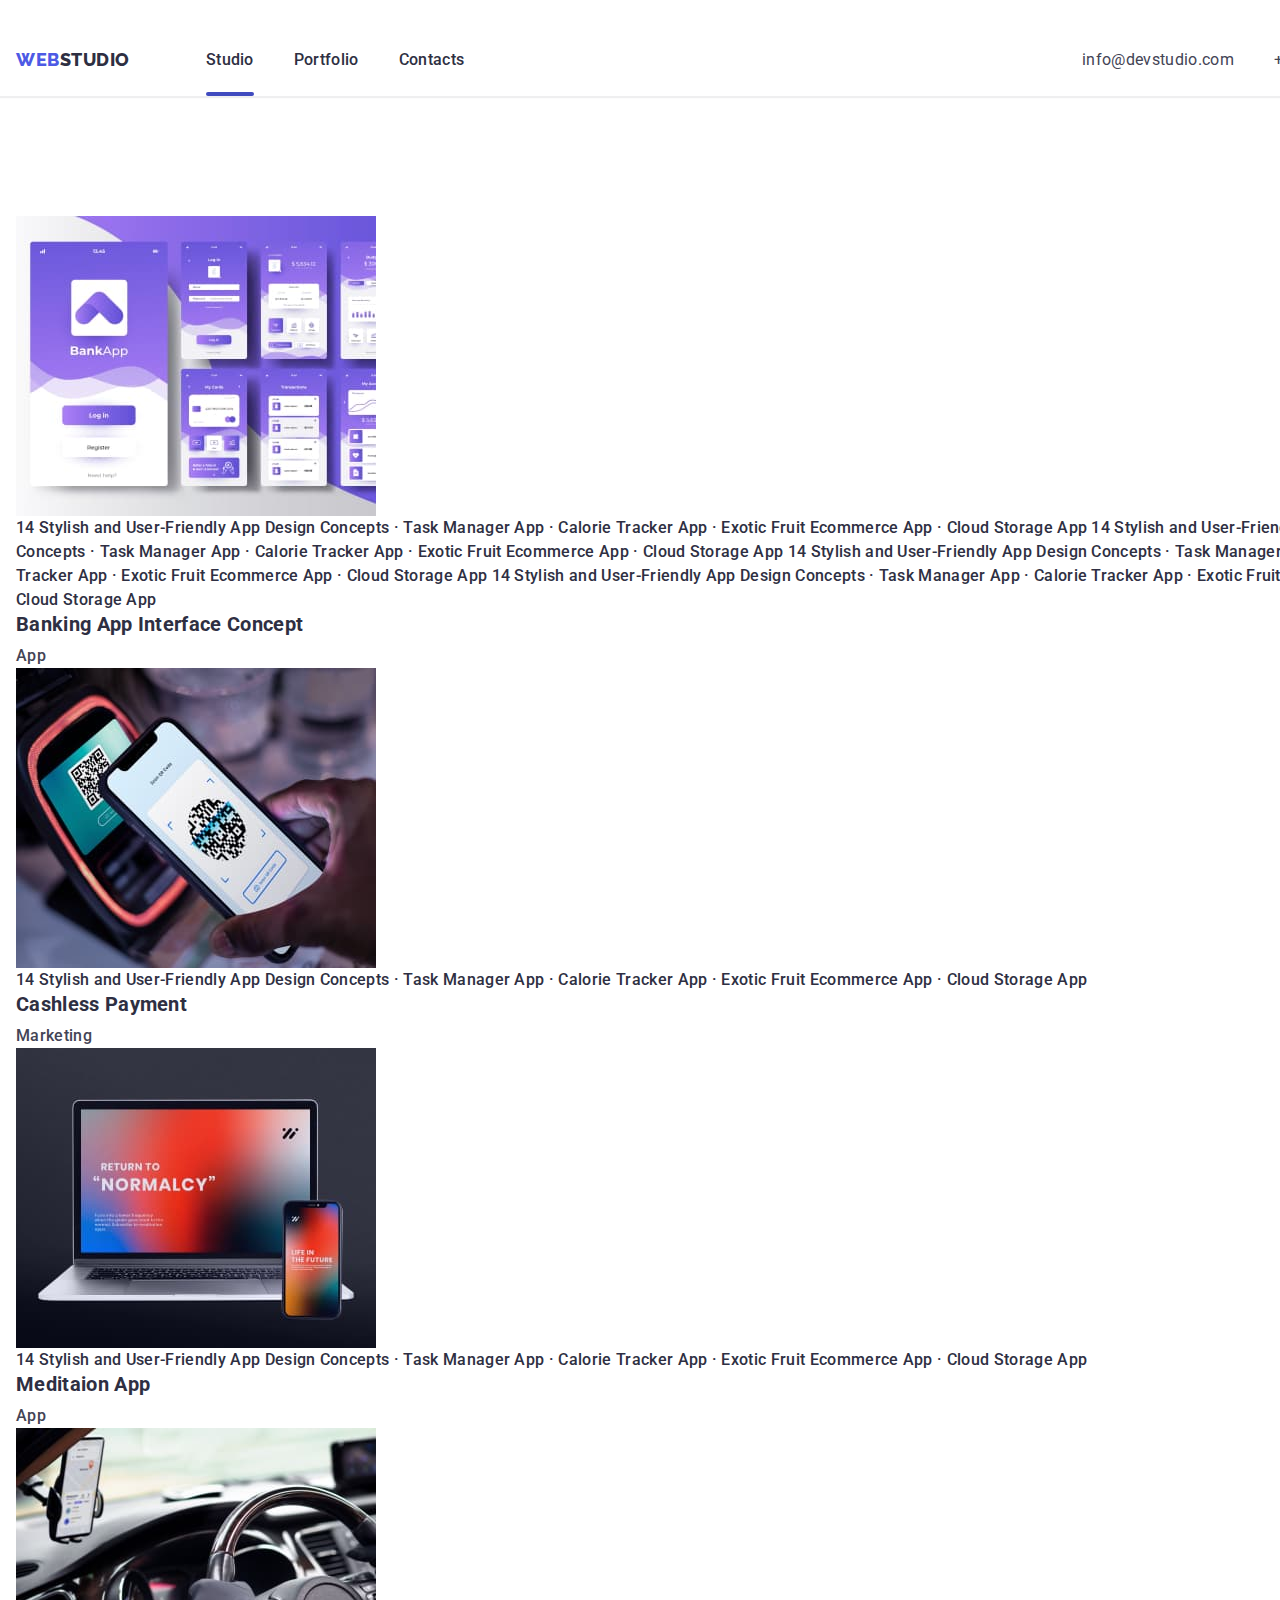
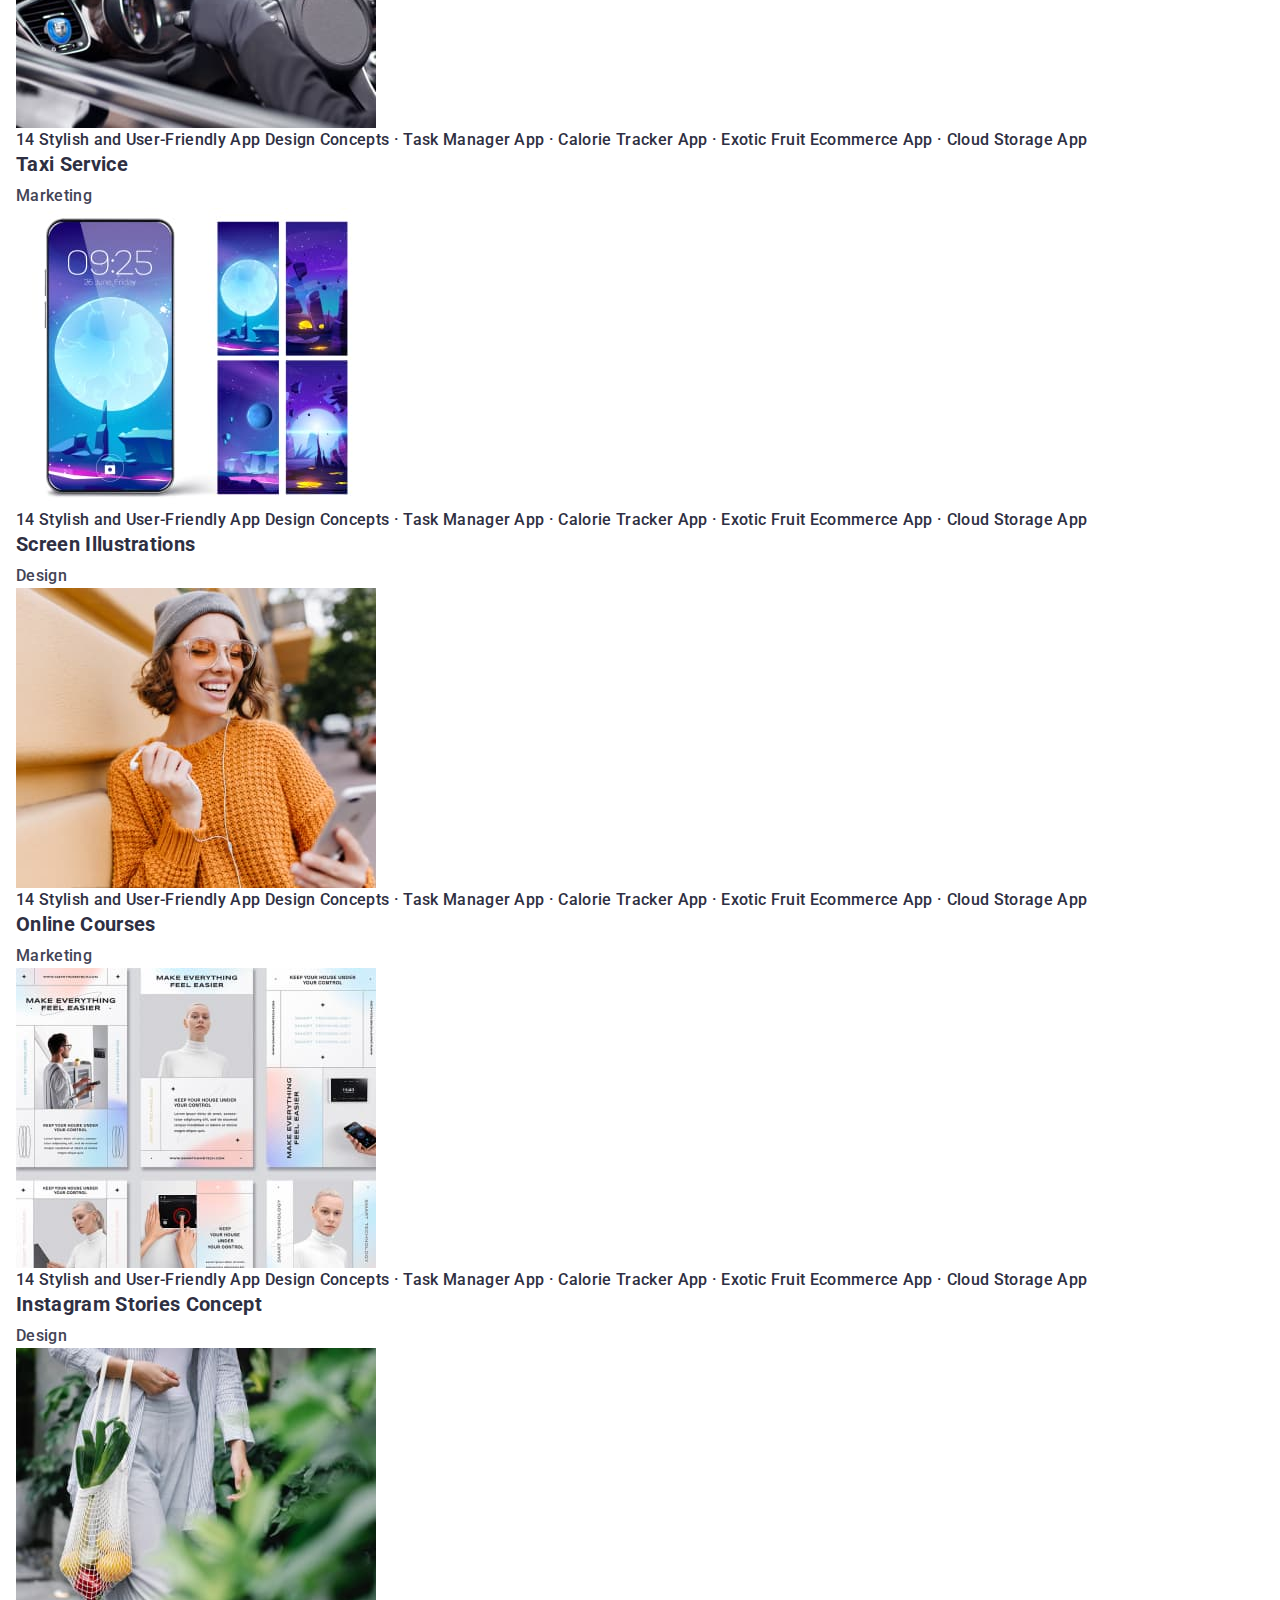
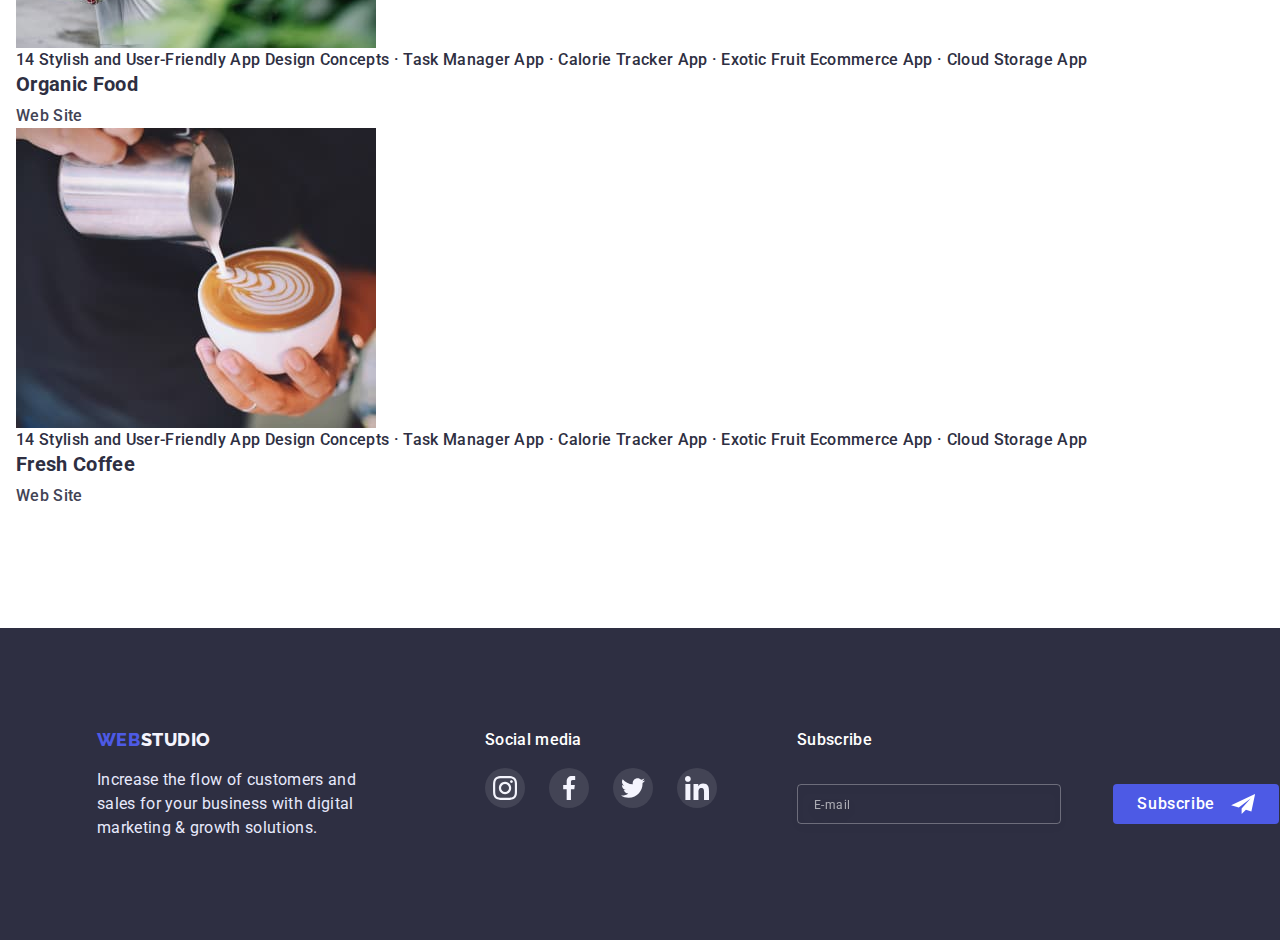
==== commit 10a2bd3b: "16:48" ====
--- a/portfolio.html
+++ b/portfolio.html
@@ -75,7 +75,6 @@
           </ul>
         </address>
       </div>
-
       <div class="mobile-menu js-menu-container" id="mobile-menu">
         <button type="button" class="mobile-menu-close-btn js-close-menu">
           <svg class="mobile-menu-close-icon" width="8px" height="8px">
@@ -85,15 +84,17 @@
         <div class="container-mobile-menu">
           <ul class="mobile-menu-pages list">
             <li class="mobile-menu-item">
-              <a class="mobile-menu-link link" href="index.html">Studio</a>
+              <a class="suptitle mobile-menu-link link" href="index.html"
+                >Studio</a
+              >
             </li>
             <li class="mobile-menu-item">
-              <a class="mobile-menu-link link" href="portfolio.html"
+              <a class="suptitle mobile-menu-link link" href="portfolio.html"
                 >Portfolio</a
               >
             </li>
             <li class="mobile-menu-item">
-              <a class="mobile-menu-link link" href="">Contacts</a>
+              <a class="suptitle mobile-menu-link link" href="">Contacts</a>
             </li>
           </ul>
           <ul class="mobile-contact-link list">
@@ -147,7 +148,7 @@
     <main>
       <section class="section filter-section">
         <div class="container">
-          <h1 class="hidden-title">Portfolio</h1>
+          <!-- <h1 class="hidden-title">Portfolio</h1>
           <ul class="btns-filter list">
             <li>
               <button class="btn-filter button" type="button">All</button>
@@ -164,7 +165,7 @@
             <li>
               <button class="btn-filter button" type="button">Marketing</button>
             </li>
-          </ul>
+          </ul> -->
 
           <!--=================================== CARDS ===================================-->
 
@@ -172,12 +173,28 @@
             <li class="card-link-example">
               <a href="" class="team-list-link link">
                 <div class="team-list-img">
-                  <img
-                    src="images/p-img1.jpg"
-                    alt="Banking App Interface Concept"
-                    width="360"
-                    height="300"
-                  />
+                  <picture>
+                    <source
+                      srcset="./images/p-img1.jpg 1x, ./images/p-img1@2x.jpg 2x"
+                      media="(min-width:1200px)"
+                      type="image/jpeg"
+                    />
+                    <source
+                      srcset="./images/p-img1-tbl.jpg 1x, ./images/p-img1-tbl2@2x.jpg 2x"
+                      media="(min-width:767px)"
+                      type="image/jpeg"
+                    />
+                    <source
+                      srcset="./images/p-img1-mbl.jpg 1x, ./images/p-img1-mbl@2x.jpg 2x"
+                      media="(min-width:350px)"
+                      type="image/jpeg"
+                    />
+                    <img
+                      src="./images/p-img1-mbl.jpg"
+                      alt="Banking App Interface Concept"
+                    />
+                  </picture>
+
                   <p class="overlay">
                     14 Stylish and User-Friendly App Design Concepts · Task
                     Manager App · Calorie Tracker App · Exotic Fruit Ecommerce
@@ -382,7 +399,7 @@
     <footer class="footer">
       <div class="container footer-container">
         <div>
-          <a class="logo-link link" href="index.html"
+          <a class="logo-link logo-footer link" href="index.html"
             >WEB<span class="studio studio-footer">STUDIO</span></a
           >
           <p class="section-description-theme-dark">
@@ -430,7 +447,7 @@
             <label class="subscribe-form-field">
               <input
                 type="email"
-                name="user_subscribe-form"
+                name="user_email"
                 class="subscribe-form-input"
                 placeholder="E-mail"
                 required
--- a/css/styles.css
+++ b/css/styles.css
@@ -70,6 +70,9 @@
     margin-left: auto;
     margin-right: auto;
   }
+  .section {
+    padding: 96px 0;
+  }
 }
 
 @media screen and (min-width: 768px) {
@@ -81,6 +84,9 @@
 @media screen and (min-width: 1200px) {
   .container {
     width: 1440px;
+  }
+  .section {
+    padding: 120px 0;
   }
 }
 
@@ -96,9 +102,6 @@
   clip: rect(0 0 0 0);
   overflow: hidden;
 }
-.section {
-  padding: 120px 0;
-}
 
 /* =================================== COMPONENTS ===================================*/
 
@@ -257,6 +260,12 @@
     left: 0;
     background-color: var(--main-white);
 
+    font-weight: 700;
+    font-size: 36px;
+    line-height: 1.11;
+    letter-spacing: 0.02em;
+    color: #2e2f42;
+
     opacity: 0;
     visibility: hidden;
     pointer-events: none;
@@ -271,6 +280,8 @@
     pointer-events: auto;
   }
   .container-mobile-menu {
+    position: fixed;
+    max-width: 450px;
     padding-top: 80px;
     padding-left: 40px;
     padding-right: 40px;
@@ -278,6 +289,9 @@
   }
   .mobile-menu-close-btn {
     position: absolute;
+    display: flex;
+    justify-content: center;
+    align-items: center;
     top: 40px;
     right: 40px;
     width: 24px;
@@ -291,24 +305,17 @@
   .mobile-menu-pages {
     padding-bottom: 24px;
   }
-  /* ++++++++++++++++++++++++++++++++++++++++++Розібратись з відступом */
   .mobile-menu-item:not(:last-child) {
     padding-bottom: 40px;
-  }
-  .mobile-menu-link {
-    font-weight: 700;
-    font-size: 36px;
-    line-height: 1.11;
-    letter-spacing: 0.02em;
-    color: var(--accent-color);
   }
   .mobile-menu-link:hover,
   .mobile-menu-link:focus {
     color: var(--focus-hover-color);
   }
   .mobile-contact-link {
-    padding-left: ;
-  }
+    margin-top: 284px;
+  }
+
   .mobile-tel {
     display: inline-block;
     font-weight: 600;
@@ -365,13 +372,28 @@
   background-size: cover;
   padding: 112px 0;
 }
+@media screen and (min-device-pixel-ratio: 2) and (max-width: 767px),
+  screen and (min-resolution: 192dpi) and (max-width: 767px),
+  screen and (min-resolution: 2dppx) and (max-width: 767px) {
+  .hero {
+    background-image: linear-gradient(
+        rgba(46, 47, 66, 0.7),
+        rgba(46, 47, 66, 0.7)
+      ),
+      url(../images/hero-bg-mbl@2x.jpg);
+  }
+}
 .main-title {
   max-width: 318px;
   font-weight: 700;
   font-size: 36px;
   line-height: 1.11;
+  text-align: center;
   color: var(--main-white);
   margin-bottom: 72px;
+  display: flex;
+  margin-left: auto;
+  margin-right: auto;
 }
 .btn-order {
   background: var(--btn-background-color);
@@ -385,7 +407,7 @@
 .btn-order:hover {
   background-color: var(--focus-hover-color);
 }
-@media screen and (min-width: 768px) {
+@media screen and (min-width: 767px) {
   .hero {
     max-width: 768px;
     background-image: linear-gradient(
@@ -400,12 +422,21 @@
     font-size: 56px;
     line-height: 1.07;
     margin-bottom: 40px;
-    display: flex;
-    text-align: center;
-    margin-left: auto;
-    margin-right: auto;
-  }
-}
+  }
+}
+
+@media screen and (min-device-pixel-ratio: 2) and (min-width: 768px),
+  screen and (min-resolution: 192dpi) and (min-width: 768px),
+  screen and (min-resolution: 2dppx) and (min-width: 768px) {
+  .hero {
+    background-image: linear-gradient(
+        rgba(46, 47, 66, 0.7),
+        rgba(46, 47, 66, 0.7)
+      ),
+      url(../images/hero-bg-tbl@2x.jpg);
+  }
+}
+
 @media screen and (min-width: 1200px) {
   .hero {
     max-width: 1440px;
@@ -420,43 +451,94 @@
     margin-bottom: 48px;
   }
 }
-
+@media screen and (min-device-pixel-ratio: 2) and (min-width: 1200px),
+  screen and (min-resolution: 192dpi) and (min-width: 1200px),
+  screen and (min-resolution: 2dppx) and (min-width: 1200px) {
+  .hero {
+    background-image: linear-gradient(
+        rgba(46, 47, 66, 0.7),
+        rgba(46, 47, 66, 0.7)
+      ),
+      url(../images/hero-bg@2x.jpg);
+  }
+}
 /* =================================== /HERO =================================== */
 
 /* =================================== FEATURES ===================================  */
-.features-section {
-  background-color: var(--main-white);
-}
-
-.features {
-  display: flex;
-  align-items: center;
-  gap: 24px;
-}
-
-.about-feauters {
-  background-color: var(--background-light-color);
-  border-radius: 4px;
-  height: 112px;
-  width: 264px;
-
-  background-repeat: no-repeat;
-  background-position: center;
-  padding: 24px;
+.suptitle-features {
   margin-bottom: 8px;
 }
-
+@media screen and (max-width: 767px) {
+  .suptitle {
+    text-align: center;
+  }
+  .section-description-theme-light {
+    margin-bottom: 72px;
+  }
+}
+@media screen and (max-width: 1200px) {
+  .about-features {
+    display: none;
+  }
+}
+
+@media screen and (min-width: 768px) {
+  .features {
+    display: flex;
+    align-items: center;
+    flex-wrap: wrap;
+
+    row-gap: 72px;
+    column-gap: 24px;
+  }
+  .feature {
+    width: 356px;
+  }
+  .suptitle-features {
+    text-align: start;
+  }
+}
+@media screen and (min-width: 1200px) {
+  .features {
+    gap: 24px;
+    flex-wrap: nowrap;
+  }
+  .suptitle-features {
+    text-align: start;
+    font-size: 20px;
+    line-height: 1.2;
+  }
+  .about-features {
+    background-color: var(--background-light-color);
+    border-radius: 4px;
+    height: 112px;
+    width: 264px;
+
+    background-repeat: no-repeat;
+    background-position: center;
+    padding: 24px;
+    margin-bottom: 8px;
+  }
+}
 /* =================================== /FEATURES ===================================  */
 
 /* =================================== WE DOING ===================================*/
-.doing-section {
-  background-color: var(--main-white);
-  padding-top: 0;
-}
-.img-sites {
-  display: flex;
-  align-items: center;
-  gap: 24px;
+@media screen and (max-width: 1200px) {
+  .doing-section {
+    display: none;
+  }
+}
+
+@media screen and (min-width: 1200px) {
+  .doing-section {
+    background-color: var(--main-white);
+    padding-top: 0;
+  }
+  .img-sites {
+    display: flex;
+    align-items: center;
+    gap: 24px;
+  }
 }
 /* =================================== /WE DOING ===================================*/
 
@@ -468,16 +550,13 @@
   display: flex;
   justify-content: center;
   flex-wrap: wrap;
-  column-gap: 24px;
-  row-gap: 24px;
-  /* row-gap вказаний на майбутнє, для випадку якщо додаватимуться ще елементи до списку */
+  row-gap: 72px;
 }
 .team-card {
   border-radius: 0px 0px 4px 4px;
   box-shadow: 0px 1px 6px rgba(46, 47, 66, 0.08),
     0px 1px 1px rgba(46, 47, 66, 0.16), 0px 2px 1px rgba(46, 47, 66, 0.08);
 }
-
 .text-before-team-card {
   background-color: var(--main-white);
   padding: 32px 16px;
@@ -490,18 +569,20 @@
   text-align: center;
   margin-bottom: 8px;
 }
+@media screen and (min-width: 768px) {
+  .team-cards {
+    row-gap: 64px;
+    column-gap: 24px;
+  }
+}
+
 /* ====================================== SVG-SOCIAL-MEDIA ===============================*/
-.social-list {
-  display: flex;
-  justify-content: center;
-  gap: 24px;
-}
 .social-list-link {
   display: flex;
+  width: 40px;
+  height: 40px;
   justify-content: center;
   align-items: center;
-  width: 40px;
-  height: 40px;
   border-radius: 50%;
   background-color: var(--btn-background-color);
 
@@ -511,27 +592,35 @@
 .social-list-link:focus {
   background-color: var(--focus-hover-color);
 }
+.social-list {
+  display: flex;
+  justify-content: center;
+  gap: 24px;
+}
 .social-list-icon {
   height: 16px;
   width: 16px;
-}
+  fill: #f4f4fd;
+}
+/* 
 
 /* =================================== /TEAM ===================================*/
 
 /* ================================== CUSTOMERS =========================*/
-
 .customer {
-  display: flex;
-  text-align: center;
   padding: 0px;
-  margin-top: 72px;
-  gap: 24px;
-}
+  display: flex;
+  justify-content: center;
+  flex-wrap: wrap;
+  row-gap: 72px;
+  column-gap: 16px;
+}
+
 .bisnes-partner {
   display: flex;
   align-items: center;
   justify-content: center;
-  width: 168px;
+  width: 190px;
   height: 88px;
 
   border: 1px solid #8e8f99;
@@ -539,12 +628,14 @@
 
   transition: border var(--duration) var(--timing-function);
 }
+
 .bisnes-partner:hover,
 .bisnes-partner:focus {
   border: 1px solid var(--focus-hover-color);
 }
+
 .brend {
-  width: 104px;
+  width: 110px;
   height: 56px;
   fill: #8e8f99;
 
@@ -554,54 +645,96 @@
 .bisnes-partner:focus .brend {
   fill: var(--focus-hover-color);
 }
+@media screen and (min-width: 768px) {
+  .customer {
+    column-gap: 24px;
+  }
+  .bisnes-partner {
+    width: 168px;
+  }
+  .brend {
+    width: 104px;
+  }
+}
 
 /* ================================== /CUSTOMERS =========================*/
 
 /* =================================== FOOTER =================================== */
-
-.footer-container {
-  padding-top: 100px;
-  padding-bottom: 100px;
-  display: flex;
-}
 .footer {
   background-color: var(--accent-color);
+  padding: 0 0;
+}
+.footer-container {
+  padding-top: 96px;
+  padding-bottom: 96px;
+
+  display: flex;
+  justify-content: center;
+  flex-wrap: wrap;
+  row-gap: 72px;
+}
+.logo-footer {
+  display: flex;
+  justify-content: center;
 }
 .section-description-theme-dark {
+  margin-left: auto;
+  margin-right: auto;
   font-weight: 400;
   color: #e7e9fc;
   margin-top: 16px;
-  min-width: ;
-}
-
-.footer-social-media {
-  margin-left: 120px;
+  max-width: 268px;
 }
 .title-social-media {
+  text-align: center;
+  margin-top: 72px;
+  margin-bottom: 16px;
   color: var(--main-white);
-  margin-bottom: 16px;
-}
-
+}
+.social-list-icon-footer {
+  width: 24px;
+  height: 24px;
+}
 .social-list-link-footer {
   background-color: rgba(255, 255, 255, 0.1);
   transition: background-color var(--duration) var(--timing-function);
 }
-.social-list-icon-footer {
-  width: 24px;
-  height: 24px;
-}
+
 .social-list-link-footer:hover,
 .social-list-link-footer:focus {
   background-color: #31d0aa;
 }
-
-.footer-subscribe {
-  margin-left: 80px;
-}
-.subscribe-form-field {
+.send-wrapper {
+  display: flex;
+  justify-content: center;
+}
+.subscribe-button {
+  position: relative;
+  padding: 8px 64px 8px 24px;
+
+  font-weight: 500;
+  font-size: 16px;
+  line-height: 24px;
+  background: var(--btn-background-color);
+  border-radius: 4px;
+  text-align: center;
+  letter-spacing: 0.04em;
+  color: var(--main-white);
+
+  margin-top: 16px;
+}
+.subscribe-button:hover,
+.subscribe-button:focus {
+  background: var(--focus-hover-color);
+}
+.icon-send {
+  position: absolute;
+  top: 50%;
+  right: 24px;
+  transform: translateY(-50%);
 }
 .subscribe-form-input {
-  width: 264px;
+  width: 100%;
   height: 40px;
   padding-left: 16px;
 
@@ -609,9 +742,6 @@
   filter: drop-shadow(0px 4px 4px rgba(0, 0, 0, 0.15));
   border-radius: 4px;
   background-color: transparent;
-}
-.subscribe-form {
-  display: flex;
 }
 .subscribe-form-input::placeholder {
   font-weight: 400;
@@ -621,36 +751,64 @@
 
   color: rgba(255, 255, 255, 0.6);
 }
-.subscribe-button {
-  padding: 8px 64px 8px 24px;
-  margin-left: 24px;
-
-  font-weight: 500;
-  font-size: 16px;
-  line-height: 24px;
-
-  align-items: center;
-  text-align: center;
-  letter-spacing: 0.04em;
-  color: var(--main-white);
-
-  background: var(--btn-background-color);
-  border-radius: 4px;
-}
-.subscribe-button:hover,
-.subscribe-button:focus {
-  background: var(--focus-hover-color);
-}
-.icon-send {
-  position: absolute;
-  top: 50%;
-  right: 24px;
-  transform: translateY(-50%);
-}
-
-.send-wrapper {
-  position: relative;
-}
+@media screen and (min-width: 768px) {
+  .logo-footer {
+    justify-content: left;
+  }
+
+  .subscribe-form-input {
+    width: 264px;
+  }
+
+  .title-social-media {
+    text-align: left;
+    margin-top: 0;
+  }
+  .footer-social-media {
+    margin-left: 24px;
+  }
+  .subscribe-form {
+    display: inline;
+  }
+  .subscribe-button {
+    position: relative;
+    padding: 8px 64px 8px 24px;
+
+    font-weight: 500;
+    font-size: 16px;
+    line-height: 24px;
+    background: var(--btn-background-color);
+    border-radius: 4px;
+    align-items: center;
+    text-align: center;
+    letter-spacing: 0.04em;
+    color: var(--main-white);
+
+    margin-top: 16px;
+  }
+  .send-wrapper {
+    display: inline;
+    margin-left: 24px;
+    margin-right: 64px;
+  }
+}
+@media screen and (min-width: 1200px) {
+  .footer-container {
+    display: flex;
+    padding-top: 100px;
+    padding-bottom: 100px;
+  }
+  .footer-social-media {
+    margin-left: 120px;
+  }
+  .subscribe-button {
+    margin-left: 24px;
+  }
+  .footer-subscribe {
+    margin-left: 80px;
+  }
+}
+
 /* =================================== /FOOTER ===================================*/
 
 /* =================================== MODAL-WINDOW ===================================*/
@@ -851,7 +1009,7 @@
 
 /* =================================== PORTFOLIO===================================*/
 /* =================================== FILTER ===================================*/
-.filter-section {
+/* .filter-section {
   padding-top: 96px;
 }
 .btns-filter {
@@ -884,11 +1042,11 @@
   border: 1px solid var(--focus-hover-color);
   box-shadow: 0px 3px 1px rgba(0, 0, 0, 0.1), 0px 2px 1px rgba(0, 0, 0, 0.08),
     0px 2px 2px rgba(0, 0, 0, 0.12);
-}
+} */
 /* =================================== /FILTER ===================================*/
 /* =================================== CARDS ===================================*/
 
-.cards-link-works {
+/* .cards-link-works {
   display: flex;
   align-items: center;
   flex-wrap: wrap;
@@ -934,6 +1092,6 @@
 
   background-color: var(--btn-background-color);
   padding: 40px 32px;
-}
+} */
 
 /* =================================== /CARDS ===================================*/
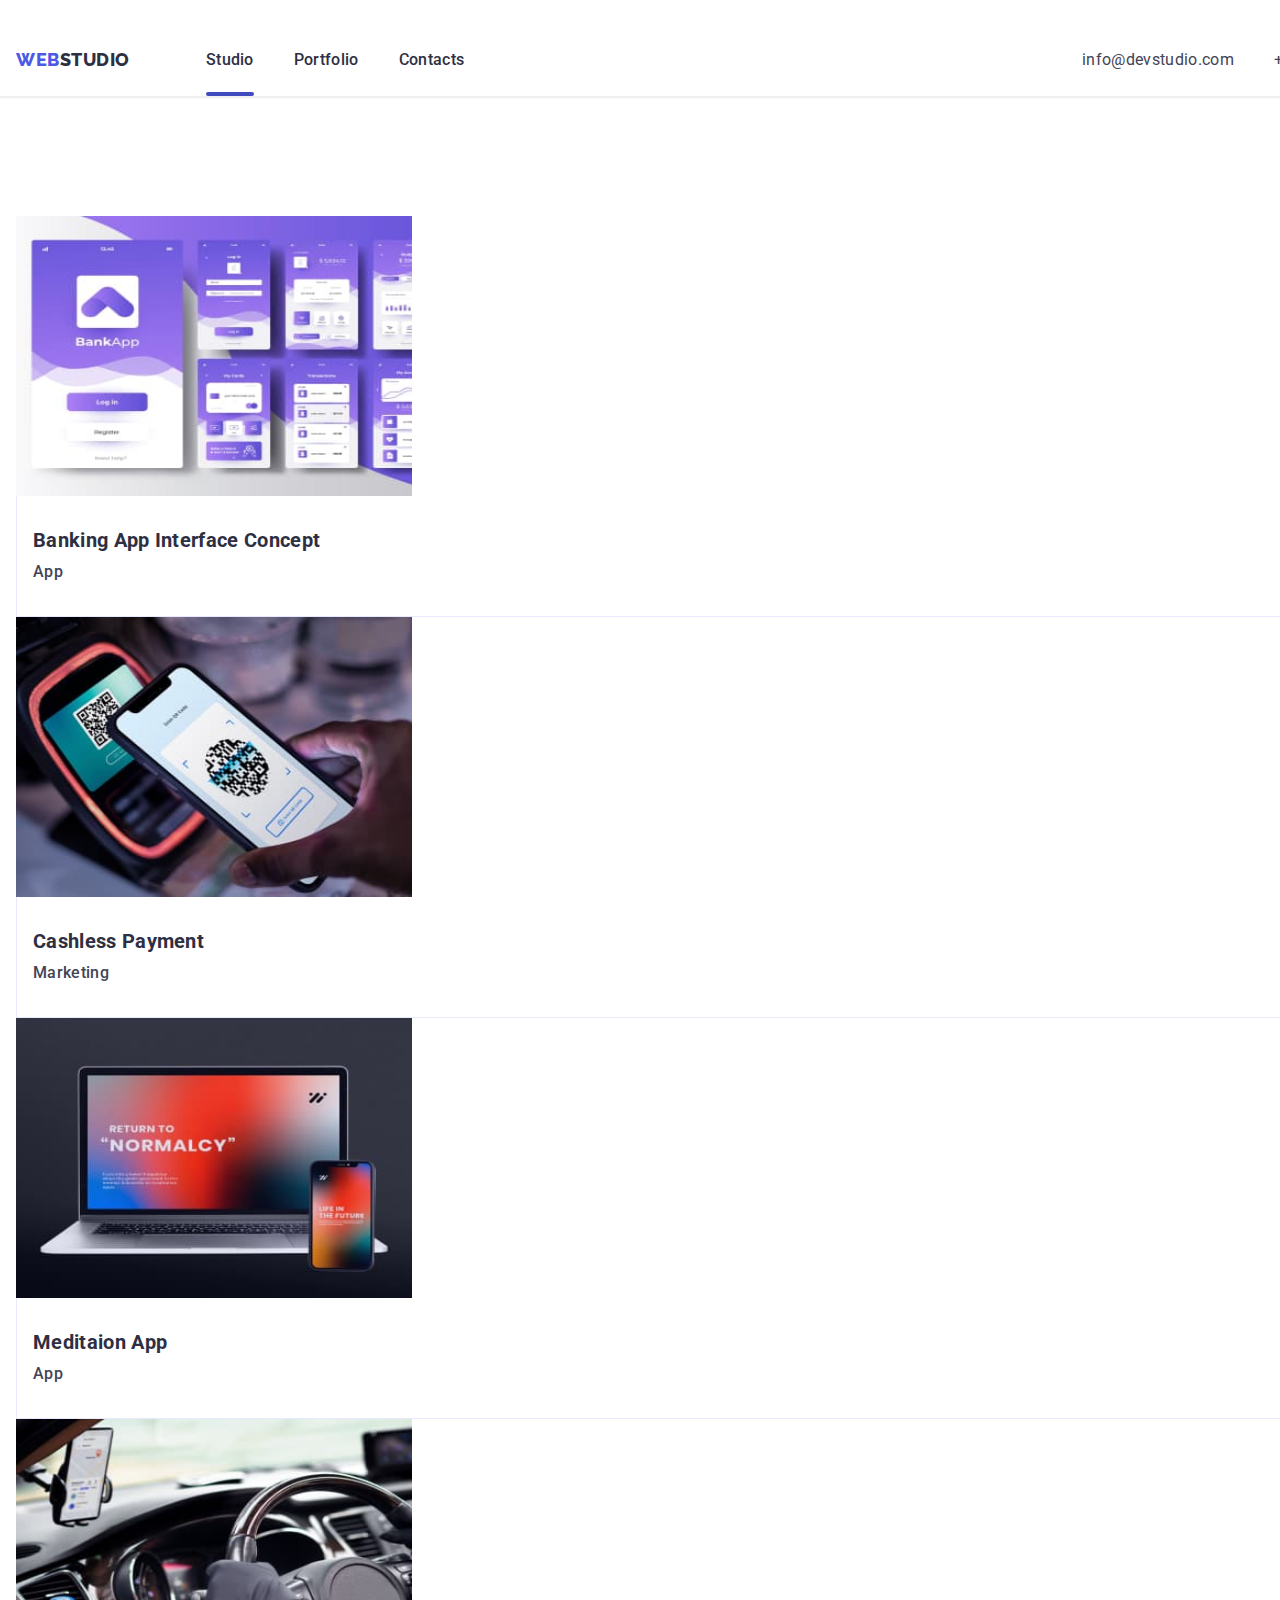
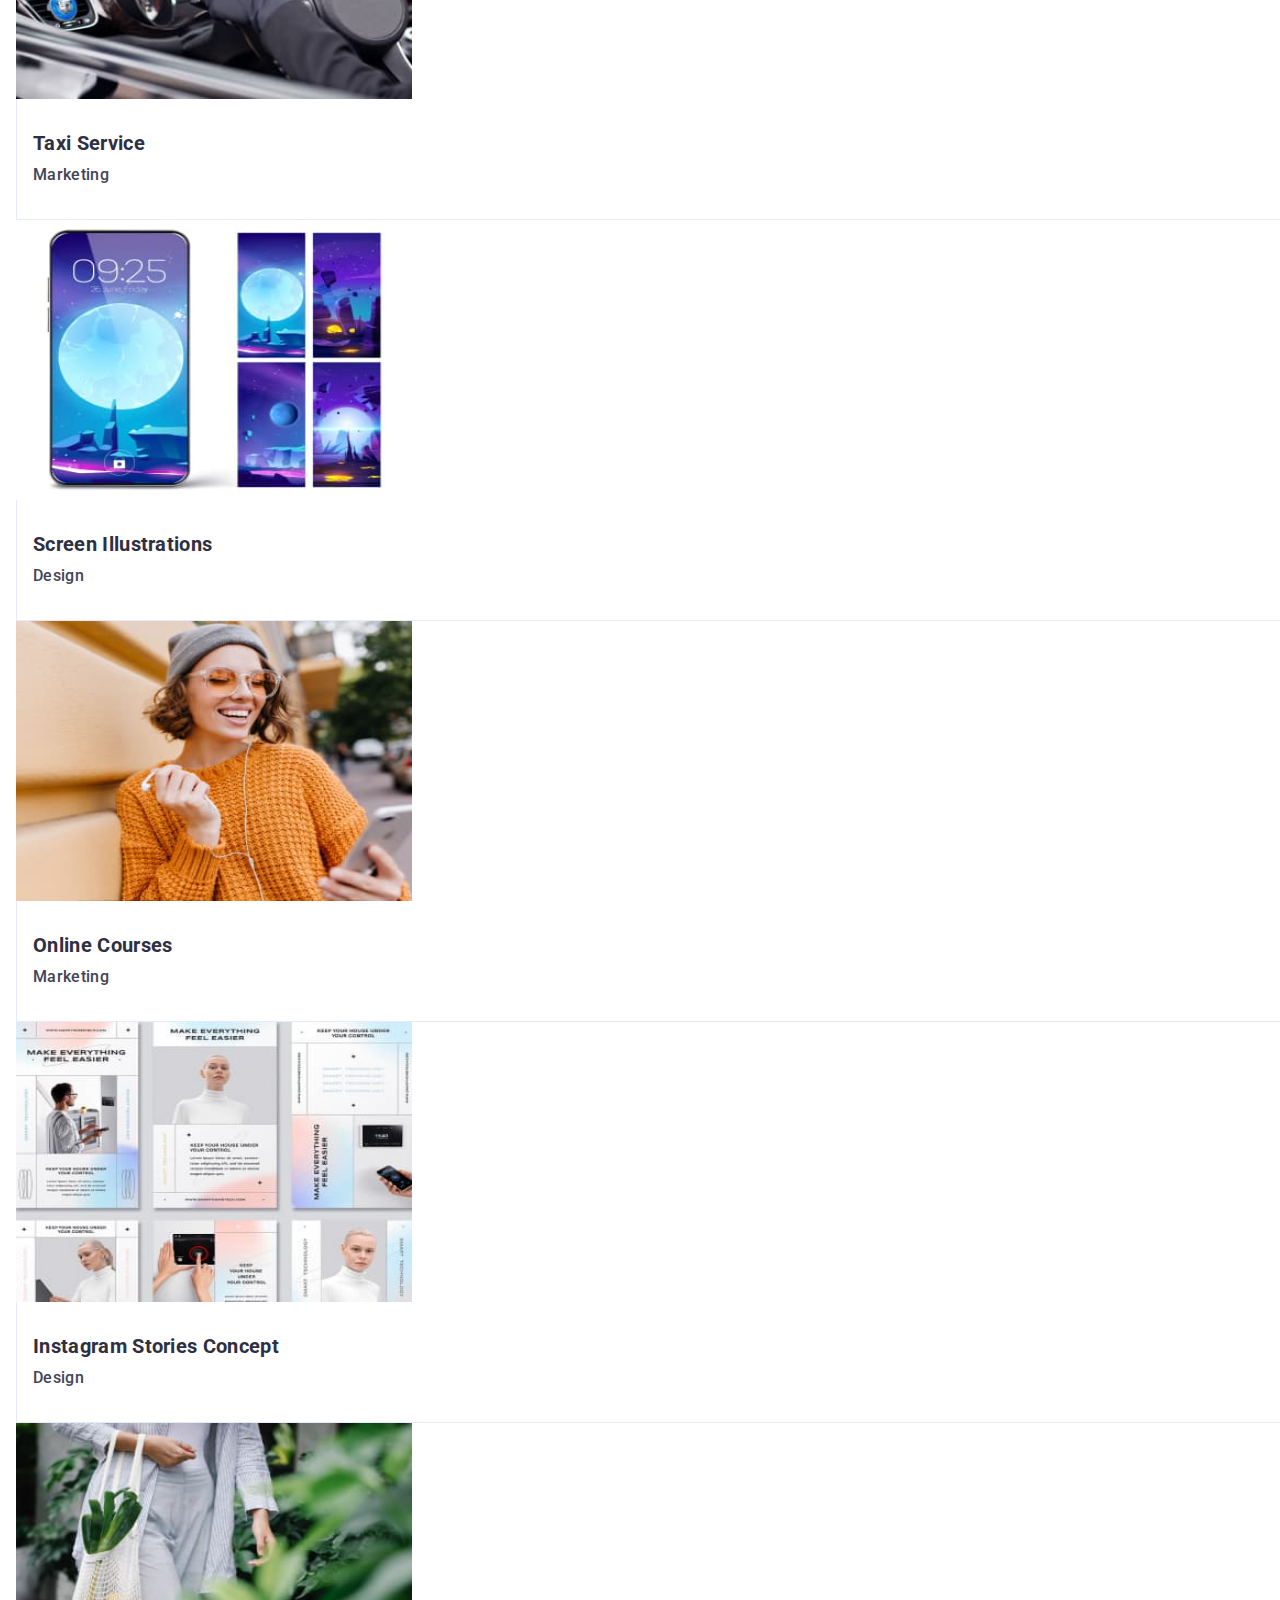
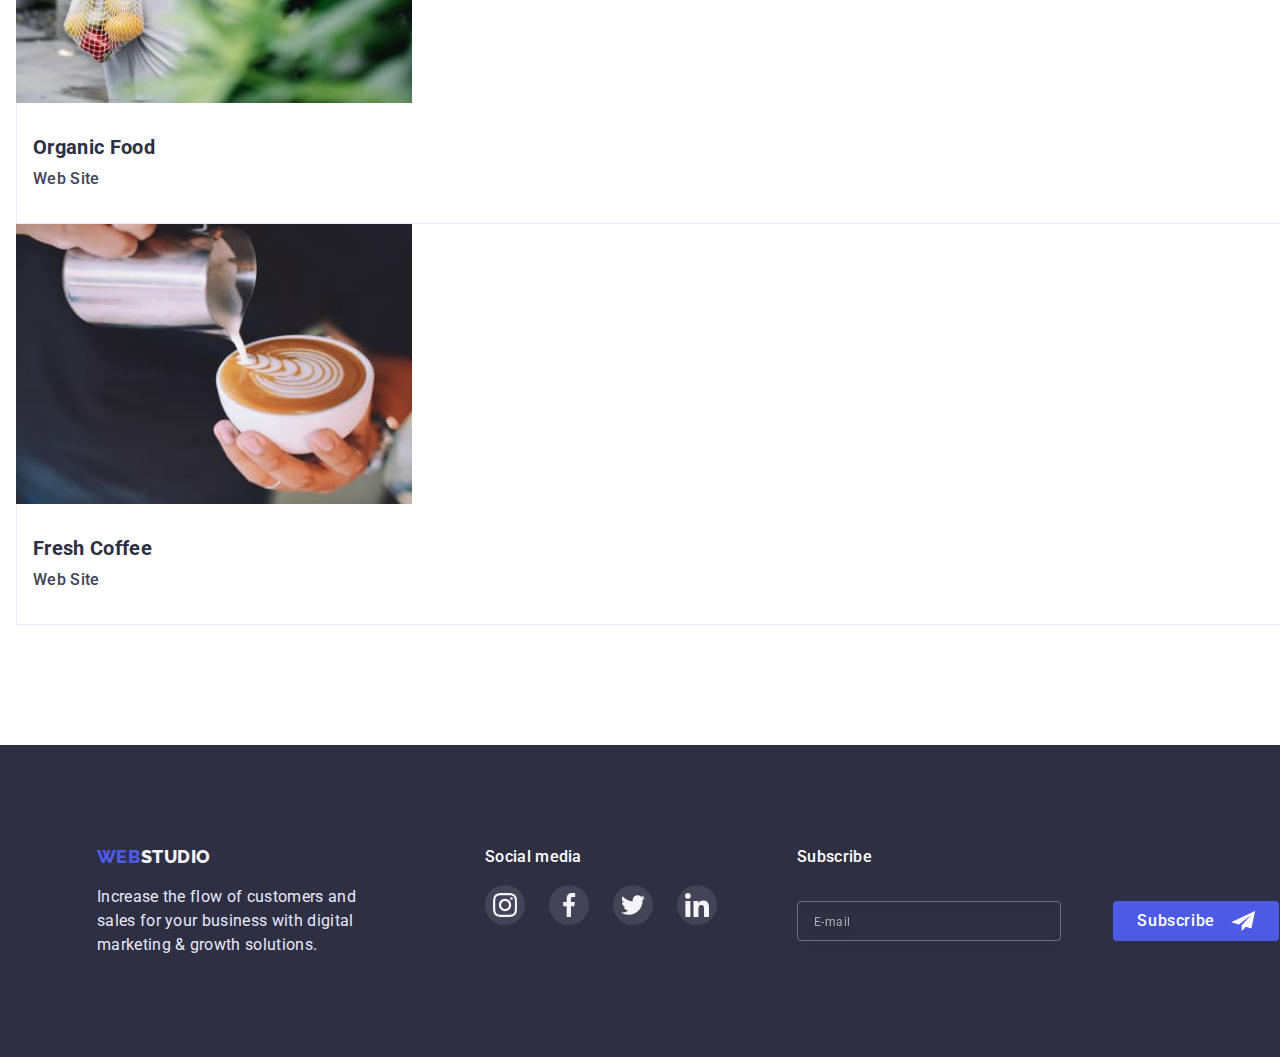
==== commit fef135f9: "19:39" ====
--- a/portfolio.html
+++ b/portfolio.html
@@ -176,22 +176,29 @@
                   <picture>
                     <source
                       srcset="./images/p-img1.jpg 1x, ./images/p-img1@2x.jpg 2x"
-                      media="(min-width:1200px)"
-                      type="image/jpeg"
-                    />
-                    <source
-                      srcset="./images/p-img1-tbl.jpg 1x, ./images/p-img1-tbl2@2x.jpg 2x"
-                      media="(min-width:767px)"
-                      type="image/jpeg"
-                    />
-                    <source
-                      srcset="./images/p-img1-mbl.jpg 1x, ./images/p-img1-mbl@2x.jpg 2x"
-                      media="(min-width:350px)"
+                      media="(min-width: 1200px)"
+                      type="image/jpeg"
+                    />
+                    <source
+                      srcset="
+                        ./images/p-img1-tbl.jpg    1x,
+                        ./images/p-img1-tbl@2x.jpg 2x
+                      "
+                      media="(min-width: 767px)"
+                      type="image/jpeg"
+                    />
+                    <source
+                      srcset="
+                        ./images/p-img1-mbl.jpg    1x,
+                        ./images/p-img1-mbl@2x.jpg 2x
+                      "
+                      media="(min-width: 350px)"
                       type="image/jpeg"
                     />
                     <img
                       src="./images/p-img1-mbl.jpg"
                       alt="Banking App Interface Concept"
+                      class="images-cards"
                     />
                   </picture>
 
@@ -209,7 +216,7 @@
                   </p>
                 </div>
                 <div class="text-card-exapmle">
-                  <h2 class="suptitle">Banking App Interface Concept</h2>
+                  <h2 class="suptitle suptitle-cards">Banking App Interface Concept</h2>
                   <p class="section-description-theme-light">App</p>
                 </div>
               </a>
@@ -218,20 +225,43 @@
             <li class="card-link-example">
               <a href="" class="team-list-link link">
                 <div class="team-list-img">
-                  <img
-                    src="images/p-img2.jpg"
-                    alt="Cashless Payment"
-                    width="360"
-                    height="300"
-                  />
-                  <p class="overlay">
-                    14 Stylish and User-Friendly App Design Concepts · Task
-                    Manager App · Calorie Tracker App · Exotic Fruit Ecommerce
-                    App · Cloud Storage App
-                  </p>
-                </div>
-                <div class="text-card-exapmle">
-                  <h2 class="suptitle">Cashless Payment</h2>
+                  <picture>
+                    <source
+                      srcset="./images/p-img2.jpg 1x, ./images/p-img2@2x.jpg 2x"
+                      media="(min-width: 1200px)"
+                      type="image/jpeg"
+                    />
+                    <source
+                      srcset="
+                        ./images/p-img2-tbl.jpg    1x,
+                        ./images/p-img2-tbl@2x.jpg 2x
+                      "
+                      media="(min-width: 767px)"
+                      type="image/jpeg"
+                    />
+                    <source
+                      srcset="
+                        ./images/p-img2-mbl.jpg    1x,
+                        ./images/p-img2-mbl@2x.jpg 2x
+                      "
+                      media="(min-width: 350px)"
+                      type="image/jpeg"
+                    />
+                    <img
+                      src="images/p-img2.jpg"
+                      alt="Cashless Payment"
+                      class="images-cards"
+                    />
+                  </picture>
+
+                  <p class="overlay">
+                    14 Stylish and User-Friendly App Design Concepts · Task
+                    Manager App · Calorie Tracker App · Exotic Fruit Ecommerce
+                    App · Cloud Storage App
+                  </p>
+                </div>
+                <div class="text-card-exapmle">
+                  <h2 class="suptitle suptitle-cards">Cashless Payment</h2>
                   <p class="section-description-theme-light">Marketing</p>
                 </div>
               </a>
@@ -239,20 +269,43 @@
             <li class="card-link-example">
               <a href="" class="team-list-link link">
                 <div class="team-list-img">
-                  <img
-                    src="images/p-img3.jpg"
-                    alt="Meditaion App"
-                    width="360"
-                    height="300"
-                  />
-                  <p class="overlay">
-                    14 Stylish and User-Friendly App Design Concepts · Task
-                    Manager App · Calorie Tracker App · Exotic Fruit Ecommerce
-                    App · Cloud Storage App
-                  </p>
-                </div>
-                <div class="text-card-exapmle">
-                  <h2 class="suptitle">Meditaion App</h2>
+                  <picture>
+                    <source
+                      srcset="./images/p-img3.jpg 1x, ./images/p-img3@2x.jpg 2x"
+                      media="(min-width: 1200px)"
+                      type="image/jpeg"
+                    />
+                    <source
+                      srcset="
+                        ./images/p-img3-tbl.jpg    1x,
+                        ./images/p-img3-tbl@2x.jpg 2x
+                      "
+                      media="(min-width: 767px)"
+                      type="image/jpeg"
+                    />
+                    <source
+                      srcset="
+                        ./images/p-img3-mbl.jpg    1x,
+                        ./images/p-img3-mbl@2x.jpg 2x
+                      "
+                      media="(min-width: 350px)"
+                      type="image/jpeg"
+                    />
+
+                    <img
+                      src="images/p-img3.jpg"
+                      alt="Meditaion App"
+                      class="images-cards"
+                    />
+                  </picture>
+                  <p class="overlay">
+                    14 Stylish and User-Friendly App Design Concepts · Task
+                    Manager App · Calorie Tracker App · Exotic Fruit Ecommerce
+                    App · Cloud Storage App
+                  </p>
+                </div>
+                <div class="text-card-exapmle">
+                  <h2 class="suptitle suptitle-cards">Meditaion App</h2>
                   <p class="section-description-theme-light">App</p>
                 </div>
               </a>
@@ -261,20 +314,43 @@
             <li class="card-link-example">
               <a href="" class="team-list-link link">
                 <div class="team-list-img">
-                  <img
-                    src="images/p-img4.jpg"
-                    alt="Taxi Service"
-                    width="360"
-                    height="300"
-                  />
-                  <p class="overlay">
-                    14 Stylish and User-Friendly App Design Concepts · Task
-                    Manager App · Calorie Tracker App · Exotic Fruit Ecommerce
-                    App · Cloud Storage App
-                  </p>
-                </div>
-                <div class="text-card-exapmle">
-                  <h2 class="suptitle">Taxi Service</h2>
+                  <picture>
+                    <source
+                      srcset="./images/p-img4.jpg 1x, ./images/p-img4@2x.jpg 2x"
+                      media="(min-width: 1200px)"
+                      type="image/jpeg"
+                    />
+                    <source
+                      srcset="
+                        ./images/p-img4-tbl.jpg    1x,
+                        ./images/p-img4-tbl@2x.jpg 2x
+                      "
+                      media="(min-width: 767px)"
+                      type="image/jpeg"
+                    />
+                    <source
+                      srcset="
+                        ./images/p-img4-mbl.jpg    1x,
+                        ./images/p-img4-mbl@2x.jpg 2x
+                      "
+                      media="(min-width: 350px)"
+                      type="image/jpeg"
+                    />
+                    <img
+                      src="images/p-img4.jpg"
+                      alt="Taxi Service"
+                      class="images-cards"
+                    />
+                  </picture>
+
+                  <p class="overlay">
+                    14 Stylish and User-Friendly App Design Concepts · Task
+                    Manager App · Calorie Tracker App · Exotic Fruit Ecommerce
+                    App · Cloud Storage App
+                  </p>
+                </div>
+                <div class="text-card-exapmle">
+                  <h2 class="suptitle suptitle-cards">Taxi Service</h2>
                   <p class="section-description-theme-light">Marketing</p>
                 </div>
               </a>
@@ -283,20 +359,43 @@
             <li class="card-link-example">
               <a href="" class="team-list-link link">
                 <div class="team-list-img">
-                  <img
-                    src="images/p-img5.jpg"
-                    alt="Screen Illustrations"
-                    width="360"
-                    height="300"
-                  />
-                  <p class="overlay">
-                    14 Stylish and User-Friendly App Design Concepts · Task
-                    Manager App · Calorie Tracker App · Exotic Fruit Ecommerce
-                    App · Cloud Storage App
-                  </p>
-                </div>
-                <div class="text-card-exapmle">
-                  <h2 class="suptitle">Screen Illustrations</h2>
+                  <picture>
+                    <source
+                      srcset="./images/p-img5.jpg 1x, ./images/p-img5@2x.jpg 2x"
+                      media="(min-width: 1200px)"
+                      type="image/jpeg"
+                    />
+                    <source
+                      srcset="
+                        ./images/p-img5-tbl.jpg    1x,
+                        ./images/p-img5-tbl@2x.jpg 2x
+                      "
+                      media="(min-width: 767px)"
+                      type="image/jpeg"
+                    />
+                    <source
+                      srcset="
+                        ./images/p-img5-mbl.jpg    1x,
+                        ./images/p-img5-mbl@2x.jpg 2x
+                      "
+                      media="(min-width: 350px)"
+                      type="image/jpeg"
+                    />
+                    <img
+                      src="./images/p-img5.jpg"
+                      alt="Screen Illustrations"
+                      class="images-cards"
+                    />
+                  </picture>
+
+                  <p class="overlay">
+                    14 Stylish and User-Friendly App Design Concepts · Task
+                    Manager App · Calorie Tracker App · Exotic Fruit Ecommerce
+                    App · Cloud Storage App
+                  </p>
+                </div>
+                <div class="text-card-exapmle">
+                  <h2 class="suptitle suptitle-cards">Screen Illustrations</h2>
                   <p class="section-description-theme-light">Design</p>
                 </div>
               </a>
@@ -305,20 +404,43 @@
             <li class="card-link-example">
               <a href="" class="team-list-link link">
                 <div class="team-list-img">
-                  <img
-                    src="images/p-img6.jpg"
-                    alt="Online Courses"
-                    width="360"
-                    height="300"
-                  />
-                  <p class="overlay">
-                    14 Stylish and User-Friendly App Design Concepts · Task
-                    Manager App · Calorie Tracker App · Exotic Fruit Ecommerce
-                    App · Cloud Storage App
-                  </p>
-                </div>
-                <div class="text-card-exapmle">
-                  <h2 class="suptitle">Online Courses</h2>
+                  <picture>
+                    <source
+                      srcset="./images/p-img6.jpg 1x, ./images/p-img6@2x.jpg 2x"
+                      media="(min-width: 1200px)"
+                      type="image/jpeg"
+                    />
+                    <source
+                      srcset="
+                        ./images/p-img6-tbl.jpg    1x,
+                        ./images/p-img6-tbl@2x.jpg 2x
+                      "
+                      media="(min-width: 767px)"
+                      type="image/jpeg"
+                    />
+                    <source
+                      srcset="
+                        ./images/p-img6-mbl.jpg    1x,
+                        ./images/p-img6-mbl@2x.jpg 2x
+                      "
+                      media="(min-width: 350px)"
+                      type="image/jpeg"
+                    />
+                    <img
+                      src="images/p-img6.jpg"
+                      alt="Online Courses"
+                      class="images-cards"
+                    />
+                  </picture>
+
+                  <p class="overlay">
+                    14 Stylish and User-Friendly App Design Concepts · Task
+                    Manager App · Calorie Tracker App · Exotic Fruit Ecommerce
+                    App · Cloud Storage App
+                  </p>
+                </div>
+                <div class="text-card-exapmle">
+                  <h2 class="suptitle suptitle-cards">Online Courses</h2>
                   <p class="section-description-theme-light">Marketing</p>
                 </div>
               </a>
@@ -327,20 +449,43 @@
             <li class="card-link-example">
               <a href="" class="team-list-link link">
                 <div class="team-list-img">
-                  <img
-                    src="images/p-img7.jpg"
-                    alt="Instagram Stories Concept"
-                    width="360"
-                    height="300"
-                  />
-                  <p class="overlay">
-                    14 Stylish and User-Friendly App Design Concepts · Task
-                    Manager App · Calorie Tracker App · Exotic Fruit Ecommerce
-                    App · Cloud Storage App
-                  </p>
-                </div>
-                <div class="text-card-exapmle">
-                  <h2 class="suptitle">Instagram Stories Concept</h2>
+                  <picture>
+                    <source
+                      srcset="./images/p-img7.jpg 1x, ./images/p-img7@2x.jpg 2x"
+                      media="(min-width: 1200px)"
+                      type="image/jpeg"
+                    />
+                    <source
+                      srcset="
+                        ./images/p-img7-tbl.jpg    1x,
+                        ./images/p-img7-tbl@2x.jpg 2x
+                      "
+                      media="(min-width: 767px)"
+                      type="image/jpeg"
+                    />
+                    <source
+                      srcset="
+                        ./images/p-img7-mbl.jpg    1x,
+                        ./images/p-img7-mbl@2x.jpg 2x
+                      "
+                      media="(min-width: 350px)"
+                      type="image/jpeg"
+                    />
+                    <img
+                      src="images/p-img7.jpg"
+                      alt="Instagram Stories Concept"
+                      class="images-cards"
+                    />
+                  </picture>
+
+                  <p class="overlay">
+                    14 Stylish and User-Friendly App Design Concepts · Task
+                    Manager App · Calorie Tracker App · Exotic Fruit Ecommerce
+                    App · Cloud Storage App
+                  </p>
+                </div>
+                <div class="text-card-exapmle">
+                  <h2 class="suptitle suptitle-cards">Instagram Stories Concept</h2>
                   <p class="section-description-theme-light">Design</p>
                 </div>
               </a>
@@ -349,20 +494,43 @@
             <li class="card-link-example">
               <a href="" class="team-list-link link">
                 <div class="team-list-img">
-                  <img
-                    src="images/p-img8.jpg"
-                    alt="Organic Food"
-                    width="360"
-                    height="300"
-                  />
-                  <p class="overlay">
-                    14 Stylish and User-Friendly App Design Concepts · Task
-                    Manager App · Calorie Tracker App · Exotic Fruit Ecommerce
-                    App · Cloud Storage App
-                  </p>
-                </div>
-                <div class="text-card-exapmle">
-                  <h2 class="suptitle">Organic Food</h2>
+                  <picture>
+                    <source
+                      srcset="./images/p-img8.jpg 1x, ./images/p-img8@2x.jpg 2x"
+                      media="(min-width: 1200px)"
+                      type="image/jpeg"
+                    />
+                    <source
+                      srcset="
+                        ./images/p-img8-tbl.jpg    1x,
+                        ./images/p-img8-tbl@2x.jpg 2x
+                      "
+                      media="(min-width: 767px)"
+                      type="image/jpeg"
+                    />
+                    <source
+                      srcset="
+                        ./images/p-img8-mbl.jpg    1x,
+                        ./images/p-img8-mbl@2x.jpg 2x
+                      "
+                      media="(min-width: 350px)"
+                      type="image/jpeg"
+                    />
+                    <img
+                      src="images/p-img8.jpg"
+                      alt="Organic Food"
+                      class="images-cards"
+                    />
+                  </picture>
+
+                  <p class="overlay">
+                    14 Stylish and User-Friendly App Design Concepts · Task
+                    Manager App · Calorie Tracker App · Exotic Fruit Ecommerce
+                    App · Cloud Storage App
+                  </p>
+                </div>
+                <div class="text-card-exapmle">
+                  <h2 class="suptitle suptitle-cards">Organic Food</h2>
                   <p class="section-description-theme-light">Web Site</p>
                 </div>
               </a>
@@ -371,20 +539,43 @@
             <li class="card-link-example">
               <a href="" class="team-list-link link">
                 <div class="team-list-img">
-                  <img
-                    src="images/p-img9.jpg"
-                    alt="Fresh Coffee"
-                    width="360"
-                    height="300"
-                  />
-                  <p class="overlay">
-                    14 Stylish and User-Friendly App Design Concepts · Task
-                    Manager App · Calorie Tracker App · Exotic Fruit Ecommerce
-                    App · Cloud Storage App
-                  </p>
-                </div>
-                <div class="text-card-exapmle">
-                  <h2 class="suptitle">Fresh Coffee</h2>
+                  <picture>
+                    <source
+                      srcset="./images/p-img9.jpg 1x, ./images/p-img9@2x.jpg 2x"
+                      media="(min-width: 1200px)"
+                      type="image/jpeg"
+                    />
+                    <source
+                      srcset="
+                        ./images/p-img9-tbl.jpg    1x,
+                        ./images/p-img9-tbl@2x.jpg 2x
+                      "
+                      media="(min-width: 767px)"
+                      type="image/jpeg"
+                    />
+                    <source
+                      srcset="
+                        ./images/p-img9-mbl.jpg    1x,
+                        ./images/p-img9-mbl@2x.jpg 2x
+                      "
+                      media="(min-width: 350px)"
+                      type="image/jpeg"
+                    />
+                    <img
+                      src="images/p-img9.jpg"
+                      alt="Fresh Coffee"
+                      class="images-cards"
+                    />
+                  </picture>
+
+                  <p class="overlay">
+                    14 Stylish and User-Friendly App Design Concepts · Task
+                    Manager App · Calorie Tracker App · Exotic Fruit Ecommerce
+                    App · Cloud Storage App
+                  </p>
+                </div>
+                <div class="text-card-exapmle">
+                  <h2 class="suptitle suptitle-cards">Fresh Coffee</h2>
                   <p class="section-description-theme-light">Web Site</p>
                 </div>
               </a>
--- a/css/styles.css
+++ b/css/styles.css
@@ -967,9 +967,6 @@
   color: #757575;
 
   margin-bottom: 24px;
-
-  /* transition: background-color var(--duration) var(--timing-function),
-  background-image var(--duration) var(--timing-function); */
 }
 .modal-form-check-desc::before {
   display: block;
@@ -1045,38 +1042,6 @@
 } */
 /* =================================== /FILTER ===================================*/
 /* =================================== CARDS ===================================*/
-
-/* .cards-link-works {
-  display: flex;
-  align-items: center;
-  flex-wrap: wrap;
-  row-gap: 48px;
-  column-gap: 24px;
-}
-
-.text-card-exapmle {
-  background-color: var(--main-white);
-  border: 1px solid #e7e9fc;
-  border-top: none;
-  padding: 32px 16px;
-}
-.card-link-example {
-  transition: box-shadow var(--duration) var(--timing-function);
-}
-.card-link-example:hover,
-.card-link-example:focus {
-  box-shadow: 0px 1px 6px rgba(46, 47, 66, 0.08),
-    0px 1px 1px rgba(46, 47, 66, 0.16), 0px 2px 1px rgba(46, 47, 66, 0.08);
-}
-.card-link-example:hover .overlay,
-.team-list-link:focus .overlay {
-  transform: translate(0, 0);
-}
-
-.team-list-img {
-  position: relative;
-  overflow: hidden;
-}
 .overlay {
   position: absolute;
   left: 0;
@@ -1092,6 +1057,54 @@
 
   background-color: var(--btn-background-color);
   padding: 40px 32px;
-} */
+}
+.card-link-example {
+  transition: box-shadow var(--duration) var(--timing-function);
+}
+.card-link-example:hover,
+.card-link-example:focus {
+  box-shadow: 0px 1px 6px rgba(46, 47, 66, 0.08),
+    0px 1px 1px rgba(46, 47, 66, 0.16), 0px 2px 1px rgba(46, 47, 66, 0.08);
+}
+.card-link-example:hover .overlay,
+.team-list-link:focus .overlay {
+  transform: translate(0, 0);
+}
+.text-card-exapmle {
+  background-color: var(--main-white);
+  border: 1px solid #e7e9fc;
+  border-top: none;
+  padding: 32px 16px;
+}
+.team-list-img {
+  position: relative;
+  overflow: hidden;
+}
+.images-cards{
+width: 396px;
+height: 280px;
+}
+.cards-link-works {
+
+}
+.suptitle-cards{
+text-align: left;
+}
+@media screen and (min-width: 767px) {
+  .images-cards{
+    width: 396px;
+    height: 280px;
+    }
+}
+/* .cards-link-works {
+  display: flex;
+  align-items: center;
+  flex-wrap: wrap;
+  row-gap: 48px;
+  column-gap: 24px;
+}
+
+
+ */
 
 /* =================================== /CARDS ===================================*/
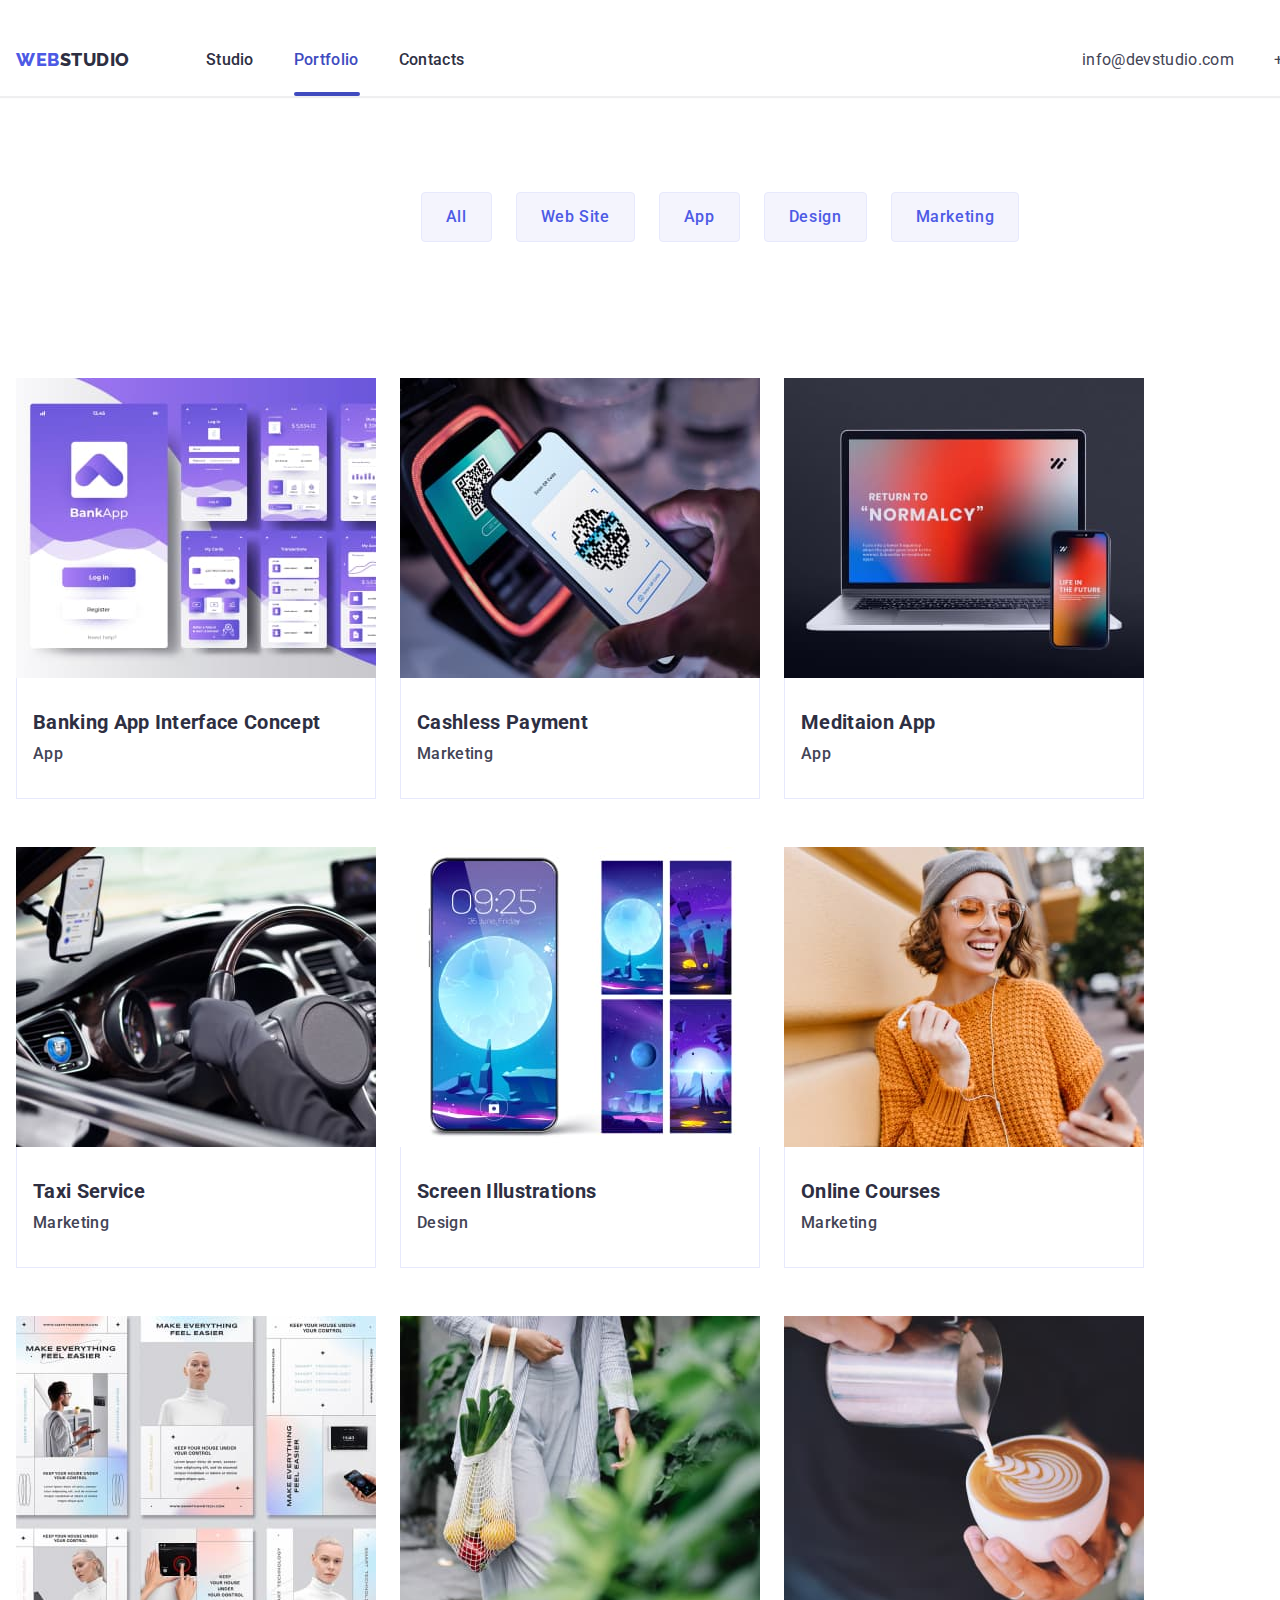
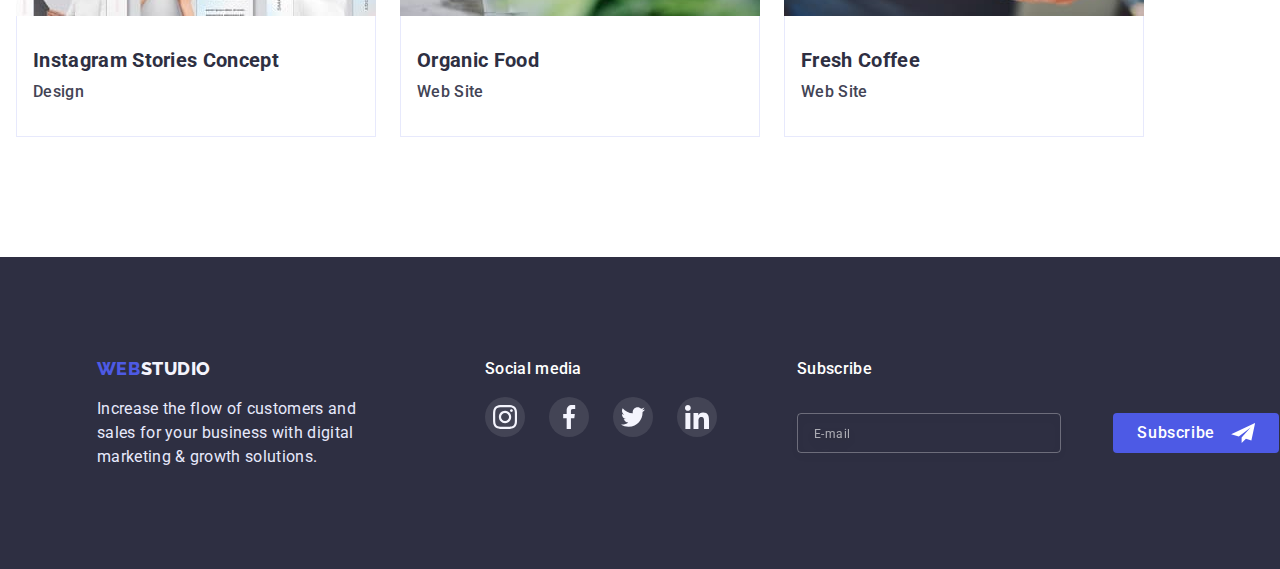
==== commit ff38eb7f: "14:09" ====
--- a/portfolio.html
+++ b/portfolio.html
@@ -29,12 +29,12 @@
           >
           <ul class="menu list">
             <li class="menu-item">
-              <a class="menu-link menu-link-index link" href="index.html"
+              <a class="menu-link link" href="index.html"
                 >Studio</a
               >
             </li>
             <li class="menu-item">
-              <a class="menu-link link" href="portfolio.html">Portfolio</a>
+              <a class="menu-link menu-link-portfolio link" href="portfolio.html">Portfolio</a>
             </li>
             <li class="menu-item">
               <a class="menu-link link" href="">Contacts</a>
@@ -148,7 +148,7 @@
     <main>
       <section class="section filter-section">
         <div class="container">
-          <!-- <h1 class="hidden-title">Portfolio</h1>
+          <h1 class="visualy-hidden">Portfolio</h1>
           <ul class="btns-filter list">
             <li>
               <button class="btn-filter button" type="button">All</button>
@@ -165,7 +165,7 @@
             <li>
               <button class="btn-filter button" type="button">Marketing</button>
             </li>
-          </ul> -->
+          </ul>
 
           <!--=================================== CARDS ===================================-->
 
--- a/css/styles.css
+++ b/css/styles.css
@@ -201,6 +201,9 @@
     padding-top: 24px;
     padding-bottom: 24px;
   }
+  .menu-link-index {
+    color: var(--focus-hover-color);
+  }
   .menu-link-index:after {
     position: absolute;
     bottom: 0px;
@@ -211,6 +214,9 @@
     border-radius: 2px;
     display: block;
     content: "";
+  }
+  .menu-link-portfolio {
+    color: var(--focus-hover-color);
   }
   .menu-link-portfolio:after {
     position: absolute;
@@ -826,7 +832,6 @@
     visibility var(--duration) var(--timing-function),
     transform var(--duration) var(--timing-function);
 }
-
 .backdrop.is-hidden {
   transform: scale(0);
   opacity: 0;
@@ -838,7 +843,7 @@
   top: 50%;
   left: 50%;
   transform: translate(-50%, -50%);
-  width: 408px;
+  width: 392px;
 
   padding: 72px 24px 24px 24px;
 
@@ -866,16 +871,25 @@
   cursor: pointer;
 
   transition: background-color var(--duration) var(--timing-function),
-    fill var(--duration) var(--timing-function);
-}
-.modal-close-btn:hover,
-.modal-close-btn:focus {
-  background-color: var(--focus-hover-color);
-}
-.modal-close-btn:hover .modal-close-btn-icon,
+    fill var(--duration) var(--timing-function);}
+
+  .modal-close-btn:hover,
+  .modal-close-btn:focus {
+    background-color: var(--focus-hover-color);
+  }
+  .modal-close-btn:hover .modal-close-btn-icon,
 .modal-close-btn:focus .modal-close-btn-icon {
   fill: var(--main-white);
 }
+
+@media screen and (min-width: 768px) {
+  .modal {
+    width: 408px;
+  }
+}
+@media screen and (min-width: 1200px) {
+}
+
 /* =================================== MODAL-FORM ===================================*/
 .modal-call {
   text-align: center;
@@ -954,8 +968,6 @@
   outline: none;
   border: 1px solid var(--btn-background-color);
   border-radius: 4px;
-}
-.modal-form-check {
 }
 .modal-form-check-desc {
   display: flex;
@@ -1001,29 +1013,26 @@
 .modal-form-submit:focus {
   background: var(--focus-hover-color);
 }
-
 /* =================================== /MODAL-WINDOW ===================================*/
 
 /* =================================== PORTFOLIO===================================*/
 /* =================================== FILTER ===================================*/
-/* .filter-section {
-  padding-top: 96px;
+.filter-section {
+  padding-top: 48px;
 }
 .btns-filter {
-  display: flex;
+  padding-bottom: 48px;
+  display: flex;
+  flex-wrap: wrap;
   align-items: center;
-  flex-wrap: wrap;
   justify-content: center;
   column-gap: 24px;
-
-  margin-bottom: 72px;
+  row-gap: 16px;
 }
 .btn-filter {
-  padding: 12px 24px;
+  padding: 8px 16px;
   background: var(--background-light-color);
   border: 1px solid #e7e9fc;
-  display: flex;
-  align-items: center;
   text-align: center;
   color: var(--btn-background-color);
 
@@ -1039,7 +1048,28 @@
   border: 1px solid var(--focus-hover-color);
   box-shadow: 0px 3px 1px rgba(0, 0, 0, 0.1), 0px 2px 1px rgba(0, 0, 0, 0.08),
     0px 2px 2px rgba(0, 0, 0, 0.12);
-} */
+}
+@media screen and (min-width: 767px) {
+  .filter-section {
+    padding-top: 64px;
+  }
+  .btns-filter {
+    padding-bottom: 64px;
+  }
+  .btn-filter {
+    padding: 12px 24px;
+  }
+}
+
+@media screen and (min-width: 1200px) {
+  .filter-section {
+    padding-top: 96px;
+  }
+  .btns-filter {
+    margin-bottom: 72px;
+  }
+}
+
 /* =================================== /FILTER ===================================*/
 /* =================================== CARDS ===================================*/
 .overlay {
@@ -1080,31 +1110,33 @@
   position: relative;
   overflow: hidden;
 }
-.images-cards{
-width: 396px;
-height: 280px;
-}
-.cards-link-works {
-
-}
-.suptitle-cards{
-text-align: left;
+.images-cards {
+  width: 396px;
+  height: 280px;
+}
+.suptitle-cards {
+  text-align: left;
 }
 @media screen and (min-width: 767px) {
-  .images-cards{
-    width: 396px;
-    height: 280px;
-    }
-}
-/* .cards-link-works {
-  display: flex;
-  align-items: center;
-  flex-wrap: wrap;
-  row-gap: 48px;
-  column-gap: 24px;
-}
-
-
- */
-
+  .cards-link-works {
+    display: flex;
+    align-items: center;
+    flex-wrap: wrap;
+    column-gap: 24px;
+    row-gap: 72px;
+  }
+  .images-cards {
+    width: 356px;
+    height: 300px;
+  }
+}
+@media screen and (min-width: 1200px) {
+  .cards-link-works {
+    row-gap: 48px;
+  }
+  .images-cards {
+    width: 360px;
+  }
+}
+/*
 /* =================================== /CARDS ===================================*/
